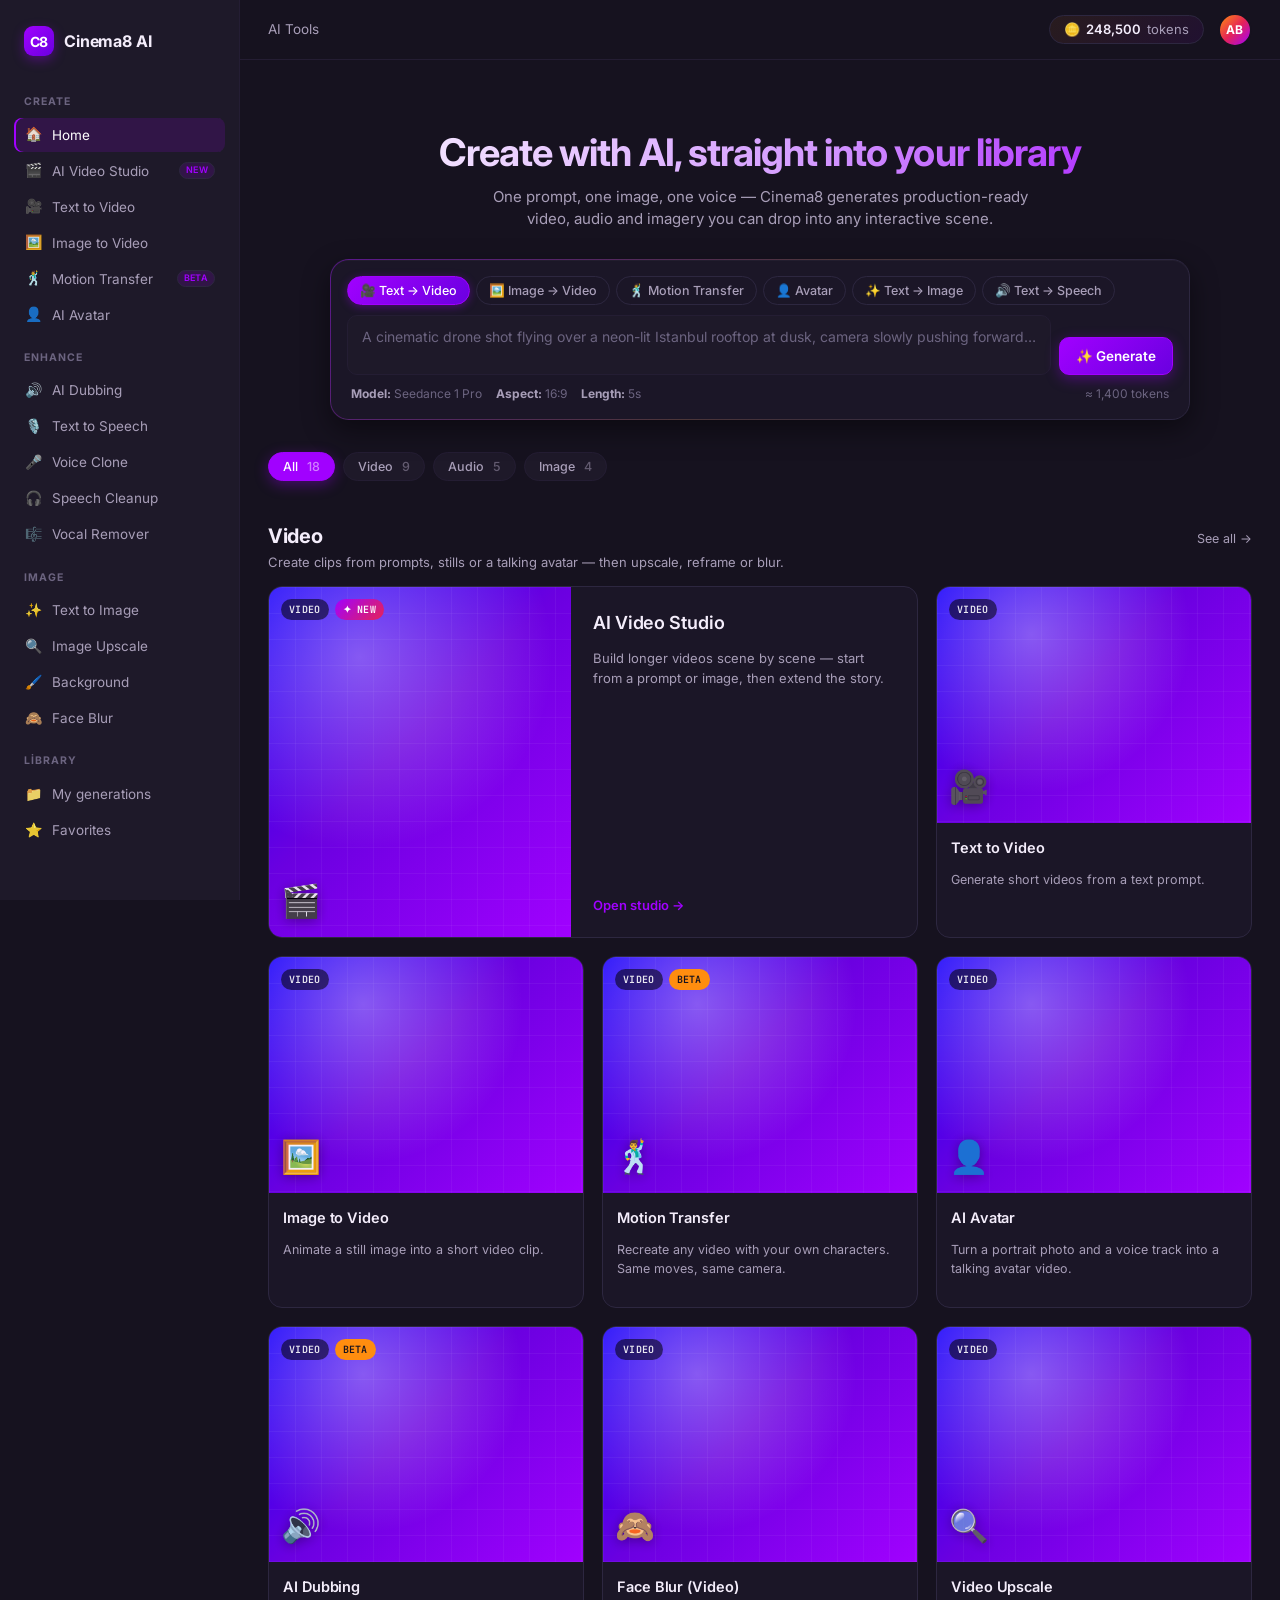
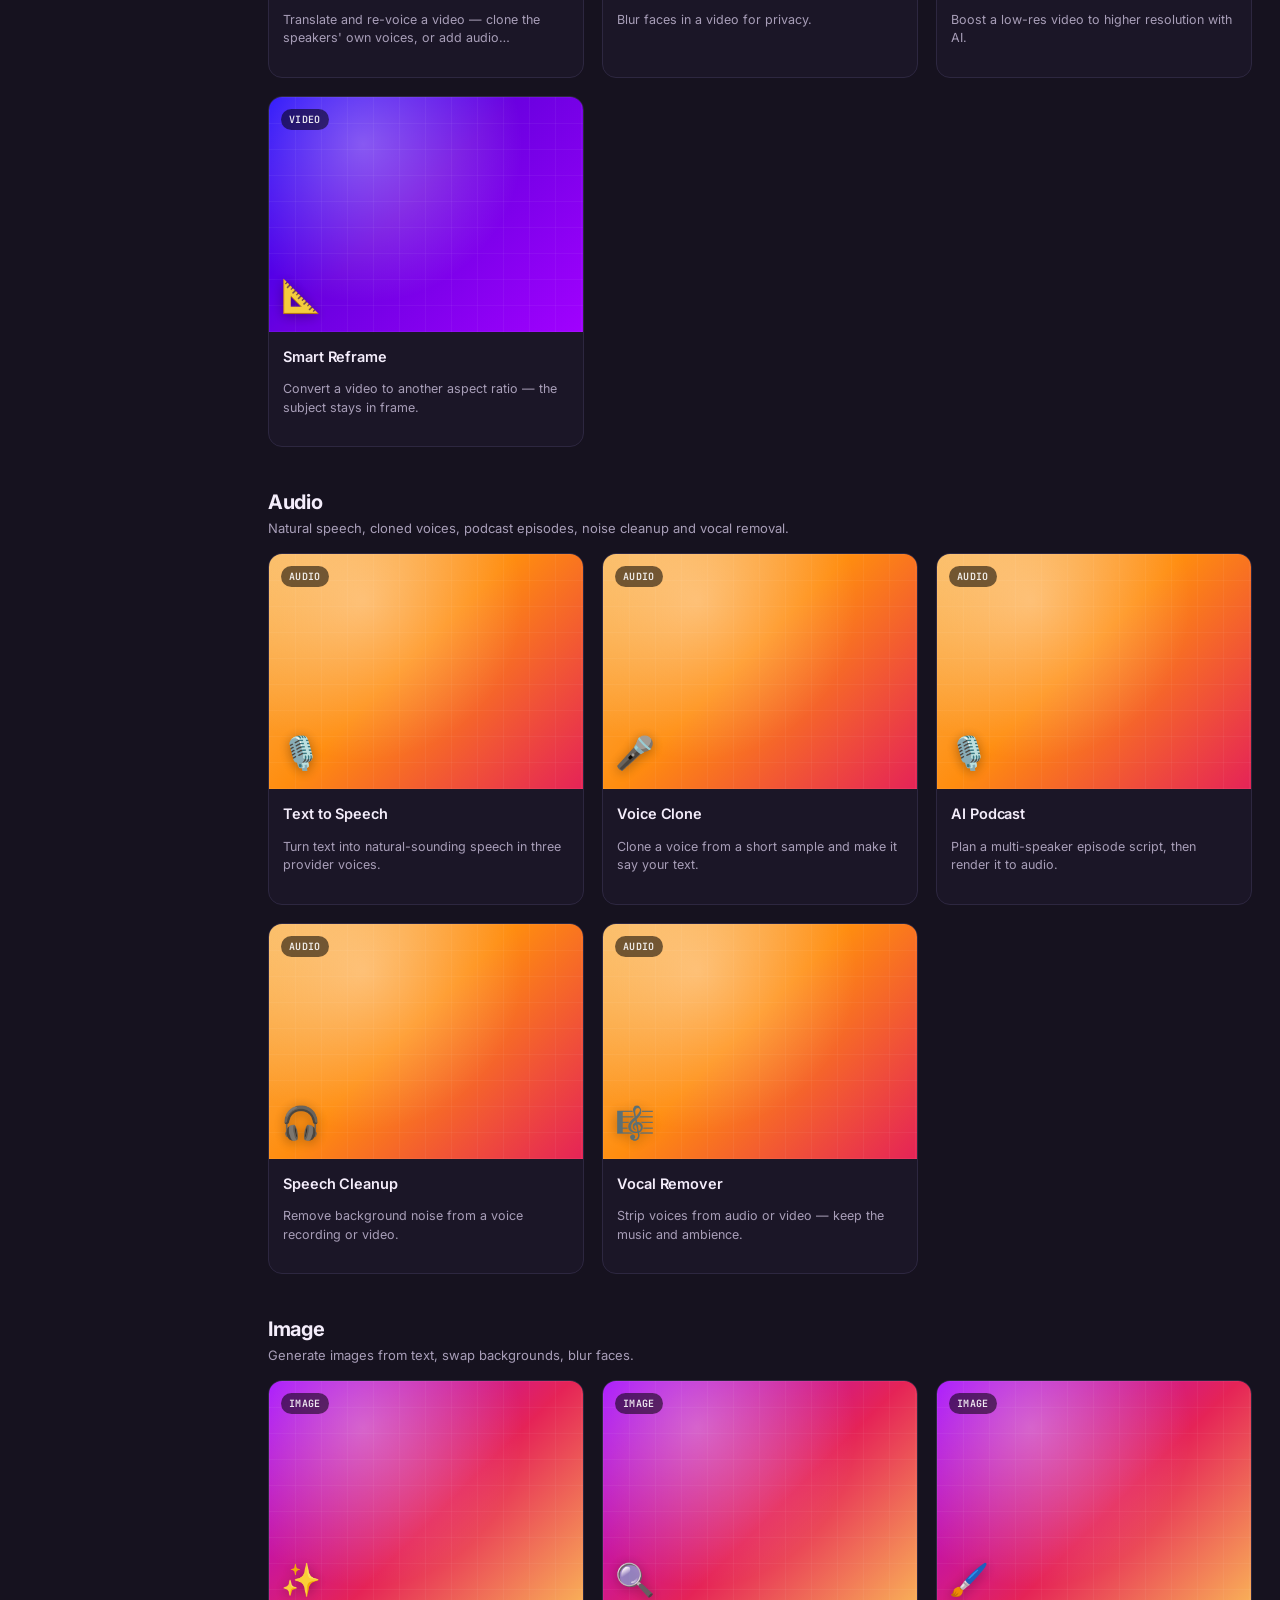
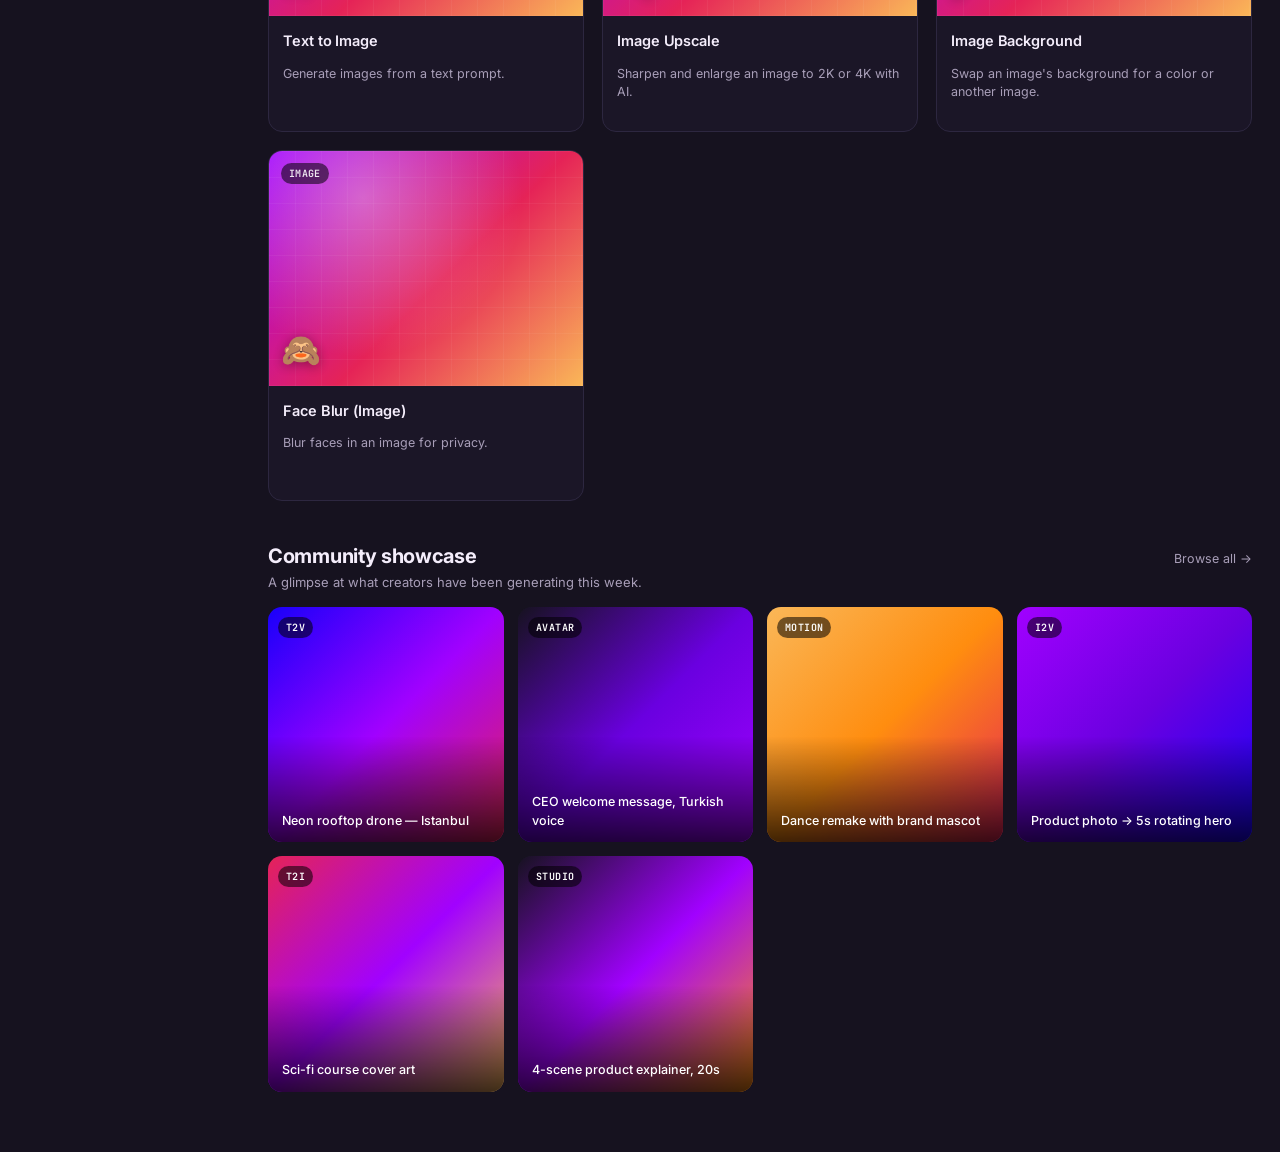
==== index.html @ 7dcc4bc2 "style: align palette with cinema8.com + layout polish - Palette: swap neutral blacks for purple-tint" ====
<!DOCTYPE html>
<html lang="tr">
<head>
  <meta charset="UTF-8" />
  <meta name="viewport" content="width=device-width, initial-scale=1.0" />
  <title>Cinema8 AI · Create with AI</title>
  <link rel="preconnect" href="https://fonts.googleapis.com">
  <link rel="preconnect" href="https://fonts.gstatic.com" crossorigin>
  <link href="https://fonts.googleapis.com/css2?family=Inter:wght@400;500;600;700&family=JetBrains+Mono:wght@500;600&display=swap" rel="stylesheet">
  <link rel="stylesheet" href="assets/style.css" />
</head>
<body>
  <div class="app">
    <!-- ======= Sidebar ======= -->
    <aside class="sidebar">
      <div class="brand">
        <div class="brand-mark">C8</div>
        <span>Cinema8 AI</span>
      </div>

      <div class="nav-section">
        <div class="nav-label">Create</div>
        <a href="index.html" class="nav-item active">
          <span class="icon">🏠</span> Home
        </a>
        <a href="pages/video-studio.html" class="nav-item">
          <span class="icon">🎬</span> AI Video Studio
          <span class="pill">NEW</span>
        </a>
        <a href="pages/text-to-video.html" class="nav-item">
          <span class="icon">🎥</span> Text to Video
        </a>
        <a href="pages/image-to-video.html" class="nav-item">
          <span class="icon">🖼️</span> Image to Video
        </a>
        <a href="pages/motion-transfer.html" class="nav-item">
          <span class="icon">🕺</span> Motion Transfer
          <span class="pill">BETA</span>
        </a>
        <a href="pages/avatar.html" class="nav-item">
          <span class="icon">👤</span> AI Avatar
        </a>
      </div>

      <div class="nav-section">
        <div class="nav-label">Enhance</div>
        <div class="nav-item"><span class="icon">🔊</span> AI Dubbing</div>
        <div class="nav-item"><span class="icon">🎙️</span> Text to Speech</div>
        <div class="nav-item"><span class="icon">🎤</span> Voice Clone</div>
        <div class="nav-item"><span class="icon">🎧</span> Speech Cleanup</div>
        <div class="nav-item"><span class="icon">🎼</span> Vocal Remover</div>
      </div>

      <div class="nav-section">
        <div class="nav-label">Image</div>
        <div class="nav-item"><span class="icon">✨</span> Text to Image</div>
        <div class="nav-item"><span class="icon">🔍</span> Image Upscale</div>
        <div class="nav-item"><span class="icon">🖌️</span> Background</div>
        <div class="nav-item"><span class="icon">🙈</span> Face Blur</div>
      </div>

      <div class="nav-section">
        <div class="nav-label">Library</div>
        <div class="nav-item"><span class="icon">📁</span> My generations</div>
        <div class="nav-item"><span class="icon">⭐</span> Favorites</div>
      </div>
    </aside>

    <!-- ======= Main ======= -->
    <div class="main">
      <header class="topbar">
        <div class="breadcrumb">
          <span>AI Tools</span>
        </div>
        <div class="top-actions">
          <div class="credits">
            <span>🪙</span> <strong>248,500</strong> tokens
          </div>
          <div class="avatar-chip">AB</div>
        </div>
      </header>

      <main class="content">
        <!-- ======= Hero composer ======= -->
        <section class="hero">
          <h1>Create with AI, straight into your library</h1>
          <p>One prompt, one image, one voice — Cinema8 generates production-ready video, audio and imagery you can drop into any interactive scene.</p>

          <div class="composer">
            <div class="mode-pills" id="modePills">
              <button class="pill active" data-mode="text-to-video">🎥 Text → Video</button>
              <button class="pill" data-mode="image-to-video">🖼️ Image → Video</button>
              <button class="pill" data-mode="motion-transfer">🕺 Motion Transfer</button>
              <button class="pill" data-mode="avatar">👤 Avatar</button>
              <button class="pill" data-mode="text-to-image">✨ Text → Image</button>
              <button class="pill" data-mode="text-to-speech">🔊 Text → Speech</button>
            </div>

            <div class="prompt-row">
              <textarea
                class="prompt-input"
                id="heroPrompt"
                placeholder="A cinematic drone shot flying over a neon-lit Istanbul rooftop at dusk, camera slowly pushing forward…"
              ></textarea>
              <button class="btn btn-primary" id="heroGenerate">
                ✨ Generate
              </button>
            </div>

            <div class="composer-foot">
              <div class="opts">
                <span><strong>Model:</strong> Seedance 1 Pro</span>
                <span><strong>Aspect:</strong> 16:9</span>
                <span><strong>Length:</strong> 5s</span>
              </div>
              <span>≈ 1,400 tokens</span>
            </div>
          </div>
        </section>

        <!-- ======= Category chips ======= -->
        <div class="chips" id="catChips">
          <button class="chip active" data-cat="all">All <span class="count">18</span></button>
          <button class="chip" data-cat="Video">Video <span class="count">9</span></button>
          <button class="chip" data-cat="Audio">Audio <span class="count">5</span></button>
          <button class="chip" data-cat="Image">Image <span class="count">4</span></button>
        </div>

        <!-- ======= Video shelf ======= -->
        <section class="section" data-shelf="Video">
          <div class="section-head">
            <div>
              <div class="section-title">Video</div>
              <p class="section-sub">Create clips from prompts, stills or a talking avatar — then upscale, reframe or blur.</p>
            </div>
            <a class="section-link" href="#">See all →</a>
          </div>
          <div class="grid">
            <!-- Featured: Video Studio -->
            <a href="pages/video-studio.html" class="tool-card featured">
              <div class="tool-art">
                <div class="gradient gr-video"></div>
                <div class="pattern"></div>
                <div class="glow"></div>
                <div class="badges">
                  <span class="badge">VIDEO</span>
                  <span class="badge new">✦ NEW</span>
                </div>
                <div class="tool-icon">🎬</div>
              </div>
              <div class="tool-meta">
                <div>
                  <div class="tool-title">AI Video Studio</div>
                  <p class="tool-desc">Build longer videos scene by scene — start from a prompt or image, then extend the story.</p>
                </div>
                <span class="cta">Open studio →</span>
              </div>
            </a>

            <a href="pages/text-to-video.html" class="tool-card">
              <div class="tool-art">
                <div class="gradient gr-video"></div><div class="pattern"></div><div class="glow"></div>
                <div class="badges"><span class="badge">VIDEO</span></div>
                <div class="tool-icon">🎥</div>
              </div>
              <div class="tool-meta">
                <div class="tool-title">Text to Video</div>
                <p class="tool-desc">Generate short videos from a text prompt.</p>
              </div>
            </a>

            <a href="pages/image-to-video.html" class="tool-card">
              <div class="tool-art">
                <div class="gradient gr-video"></div><div class="pattern"></div><div class="glow"></div>
                <div class="badges"><span class="badge">VIDEO</span></div>
                <div class="tool-icon">🖼️</div>
              </div>
              <div class="tool-meta">
                <div class="tool-title">Image to Video</div>
                <p class="tool-desc">Animate a still image into a short video clip.</p>
              </div>
            </a>

            <a href="pages/motion-transfer.html" class="tool-card">
              <div class="tool-art">
                <div class="gradient gr-video"></div><div class="pattern"></div><div class="glow"></div>
                <div class="badges"><span class="badge">VIDEO</span><span class="badge beta">BETA</span></div>
                <div class="tool-icon">🕺</div>
              </div>
              <div class="tool-meta">
                <div class="tool-title">Motion Transfer</div>
                <p class="tool-desc">Recreate any video with your own characters. Same moves, same camera.</p>
              </div>
            </a>

            <a href="pages/avatar.html" class="tool-card">
              <div class="tool-art">
                <div class="gradient gr-video"></div><div class="pattern"></div><div class="glow"></div>
                <div class="badges"><span class="badge">VIDEO</span></div>
                <div class="tool-icon">👤</div>
              </div>
              <div class="tool-meta">
                <div class="tool-title">AI Avatar</div>
                <p class="tool-desc">Turn a portrait photo and a voice track into a talking avatar video.</p>
              </div>
            </a>

            <div class="tool-card">
              <div class="tool-art">
                <div class="gradient gr-video"></div><div class="pattern"></div><div class="glow"></div>
                <div class="badges"><span class="badge">VIDEO</span><span class="badge beta">BETA</span></div>
                <div class="tool-icon">🔊</div>
              </div>
              <div class="tool-meta">
                <div class="tool-title">AI Dubbing</div>
                <p class="tool-desc">Translate and re-voice a video — clone the speakers' own voices, or add audio descriptions.</p>
              </div>
            </div>

            <div class="tool-card">
              <div class="tool-art">
                <div class="gradient gr-video"></div><div class="pattern"></div><div class="glow"></div>
                <div class="badges"><span class="badge">VIDEO</span></div>
                <div class="tool-icon">🙈</div>
              </div>
              <div class="tool-meta">
                <div class="tool-title">Face Blur (Video)</div>
                <p class="tool-desc">Blur faces in a video for privacy.</p>
              </div>
            </div>

            <div class="tool-card">
              <div class="tool-art">
                <div class="gradient gr-video"></div><div class="pattern"></div><div class="glow"></div>
                <div class="badges"><span class="badge">VIDEO</span></div>
                <div class="tool-icon">🔍</div>
              </div>
              <div class="tool-meta">
                <div class="tool-title">Video Upscale</div>
                <p class="tool-desc">Boost a low-res video to higher resolution with AI.</p>
              </div>
            </div>

            <div class="tool-card">
              <div class="tool-art">
                <div class="gradient gr-video"></div><div class="pattern"></div><div class="glow"></div>
                <div class="badges"><span class="badge">VIDEO</span></div>
                <div class="tool-icon">📐</div>
              </div>
              <div class="tool-meta">
                <div class="tool-title">Smart Reframe</div>
                <p class="tool-desc">Convert a video to another aspect ratio — the subject stays in frame.</p>
              </div>
            </div>
          </div>
        </section>

        <!-- ======= Audio shelf ======= -->
        <section class="section" data-shelf="Audio">
          <div class="section-head">
            <div>
              <div class="section-title">Audio</div>
              <p class="section-sub">Natural speech, cloned voices, podcast episodes, noise cleanup and vocal removal.</p>
            </div>
          </div>
          <div class="grid">
            <div class="tool-card">
              <div class="tool-art">
                <div class="gradient gr-audio"></div><div class="pattern"></div><div class="glow"></div>
                <div class="badges"><span class="badge">AUDIO</span></div>
                <div class="tool-icon">🎙️</div>
              </div>
              <div class="tool-meta">
                <div class="tool-title">Text to Speech</div>
                <p class="tool-desc">Turn text into natural-sounding speech in three provider voices.</p>
              </div>
            </div>

            <div class="tool-card">
              <div class="tool-art">
                <div class="gradient gr-audio"></div><div class="pattern"></div><div class="glow"></div>
                <div class="badges"><span class="badge">AUDIO</span></div>
                <div class="tool-icon">🎤</div>
              </div>
              <div class="tool-meta">
                <div class="tool-title">Voice Clone</div>
                <p class="tool-desc">Clone a voice from a short sample and make it say your text.</p>
              </div>
            </div>

            <div class="tool-card">
              <div class="tool-art">
                <div class="gradient gr-audio"></div><div class="pattern"></div><div class="glow"></div>
                <div class="badges"><span class="badge">AUDIO</span></div>
                <div class="tool-icon">🎙️</div>
              </div>
              <div class="tool-meta">
                <div class="tool-title">AI Podcast</div>
                <p class="tool-desc">Plan a multi-speaker episode script, then render it to audio.</p>
              </div>
            </div>

            <div class="tool-card">
              <div class="tool-art">
                <div class="gradient gr-audio"></div><div class="pattern"></div><div class="glow"></div>
                <div class="badges"><span class="badge">AUDIO</span></div>
                <div class="tool-icon">🎧</div>
              </div>
              <div class="tool-meta">
                <div class="tool-title">Speech Cleanup</div>
                <p class="tool-desc">Remove background noise from a voice recording or video.</p>
              </div>
            </div>

            <div class="tool-card">
              <div class="tool-art">
                <div class="gradient gr-audio"></div><div class="pattern"></div><div class="glow"></div>
                <div class="badges"><span class="badge">AUDIO</span></div>
                <div class="tool-icon">🎼</div>
              </div>
              <div class="tool-meta">
                <div class="tool-title">Vocal Remover</div>
                <p class="tool-desc">Strip voices from audio or video — keep the music and ambience.</p>
              </div>
            </div>
          </div>
        </section>

        <!-- ======= Image shelf ======= -->
        <section class="section" data-shelf="Image">
          <div class="section-head">
            <div>
              <div class="section-title">Image</div>
              <p class="section-sub">Generate images from text, swap backgrounds, blur faces.</p>
            </div>
          </div>
          <div class="grid">
            <div class="tool-card">
              <div class="tool-art">
                <div class="gradient gr-image"></div><div class="pattern"></div><div class="glow"></div>
                <div class="badges"><span class="badge">IMAGE</span></div>
                <div class="tool-icon">✨</div>
              </div>
              <div class="tool-meta">
                <div class="tool-title">Text to Image</div>
                <p class="tool-desc">Generate images from a text prompt.</p>
              </div>
            </div>

            <div class="tool-card">
              <div class="tool-art">
                <div class="gradient gr-image"></div><div class="pattern"></div><div class="glow"></div>
                <div class="badges"><span class="badge">IMAGE</span></div>
                <div class="tool-icon">🔍</div>
              </div>
              <div class="tool-meta">
                <div class="tool-title">Image Upscale</div>
                <p class="tool-desc">Sharpen and enlarge an image to 2K or 4K with AI.</p>
              </div>
            </div>

            <div class="tool-card">
              <div class="tool-art">
                <div class="gradient gr-image"></div><div class="pattern"></div><div class="glow"></div>
                <div class="badges"><span class="badge">IMAGE</span></div>
                <div class="tool-icon">🖌️</div>
              </div>
              <div class="tool-meta">
                <div class="tool-title">Image Background</div>
                <p class="tool-desc">Swap an image's background for a color or another image.</p>
              </div>
            </div>

            <div class="tool-card">
              <div class="tool-art">
                <div class="gradient gr-image"></div><div class="pattern"></div><div class="glow"></div>
                <div class="badges"><span class="badge">IMAGE</span></div>
                <div class="tool-icon">🙈</div>
              </div>
              <div class="tool-meta">
                <div class="tool-title">Face Blur (Image)</div>
                <p class="tool-desc">Blur faces in an image for privacy.</p>
              </div>
            </div>
          </div>
        </section>

        <!-- ======= Showcase ======= -->
        <section class="section">
          <div class="section-head">
            <div>
              <div class="section-title">Community showcase</div>
              <p class="section-sub">A glimpse at what creators have been generating this week.</p>
            </div>
            <a class="section-link" href="#">Browse all →</a>
          </div>
          <div class="showcase">
            <div class="showcase-card">
              <div class="art" style="background: linear-gradient(135deg, #1900FA, #A101FF, #E52357);"></div>
              <span class="tag">T2V</span>
              <div class="overlay"><div class="caption">Neon rooftop drone — Istanbul</div></div>
            </div>
            <div class="showcase-card">
              <div class="art" style="background: linear-gradient(135deg, #16121f, #6a00e0, #A101FF);"></div>
              <span class="tag">AVATAR</span>
              <div class="overlay"><div class="caption">CEO welcome message, Turkish voice</div></div>
            </div>
            <div class="showcase-card">
              <div class="art" style="background: linear-gradient(135deg, #FAB758, #FF8D0F, #E52357);"></div>
              <span class="tag">MOTION</span>
              <div class="overlay"><div class="caption">Dance remake with brand mascot</div></div>
            </div>
            <div class="showcase-card">
              <div class="art" style="background: linear-gradient(135deg, #A101FF, #6a00e0, #1900FA);"></div>
              <span class="tag">I2V</span>
              <div class="overlay"><div class="caption">Product photo → 5s rotating hero</div></div>
            </div>
            <div class="showcase-card">
              <div class="art" style="background: linear-gradient(135deg, #E52357, #A101FF, #FAB758);"></div>
              <span class="tag">T2I</span>
              <div class="overlay"><div class="caption">Sci-fi course cover art</div></div>
            </div>
            <div class="showcase-card">
              <div class="art" style="background: linear-gradient(135deg, #16121f, #A101FF, #FF8D0F);"></div>
              <span class="tag">STUDIO</span>
              <div class="overlay"><div class="caption">4-scene product explainer, 20s</div></div>
            </div>
          </div>
        </section>
      </main>
    </div>
  </div>

  <script src="assets/app.js"></script>
</body>
</html>
---- assets/style.css ----
/* Cinema8 AI demo — Dreamina-inspired dark shell with #A101FF brand accent. */

:root {
  /* Cinema8 brand (from cinema8.com) */
  --brand: #A101FF;
  --brand-hover: #8f00e3;
  --brand-deep: #6a00e0;
  --brand-soft: rgba(161, 1, 255, 0.14);
  --brand-glow: rgba(161, 1, 255, 0.35);

  /* Accents sampled from cinema8.com */
  --accent-orange: #FF8D0F;
  --accent-pink: #E52357;
  --accent-yellow: #FAB758;
  --accent-lime: #E4FF78;

  /* Dark surfaces — c8 uses purple-tinted blacks, not neutral */
  --bg: #16121f;
  --bg-elev: #1e1929;
  --bg-elev-2: #241d33;
  --panel: #1b1627;
  --border: #2d2740;
  --border-soft: #241d33;

  --text: #f4edfb;
  --text-dim: #a89eb8;
  --text-faint: #6c6480;

  --radius: 14px;
  --radius-sm: 10px;
  --radius-xs: 8px;

  --shadow-card: 0 10px 28px rgba(0, 0, 0, 0.45);
  --shadow-hover: 0 18px 50px rgba(161, 1, 255, 0.28);

  --sidebar-w: 240px;
  --header-h: 60px;
}

* { box-sizing: border-box; }

html, body {
  margin: 0;
  background: var(--bg);
  color: var(--text);
  font-family: 'Inter', system-ui, -apple-system, 'Segoe UI', sans-serif;
  font-size: 14px;
  line-height: 1.5;
  -webkit-font-smoothing: antialiased;
}

a { color: inherit; text-decoration: none; }
button { font-family: inherit; }

/* ---------- Layout ---------- */

.app {
  display: grid;
  grid-template-columns: var(--sidebar-w) 1fr;
  min-height: 100vh;
}

.sidebar {
  background: var(--bg-elev);
  border-right: 1px solid var(--border-soft);
  padding: 20px 14px;
  position: sticky;
  top: 0;
  height: 100vh;
  overflow-y: auto;
}

.main {
  display: flex;
  flex-direction: column;
  min-width: 0;
}

.topbar {
  height: var(--header-h);
  display: flex;
  align-items: center;
  justify-content: space-between;
  padding: 0 28px;
  border-bottom: 1px solid var(--border-soft);
  background: var(--bg);
  position: sticky;
  top: 0;
  z-index: 10;
}

.content {
  padding: 28px 28px 60px;
  flex: 1;
  max-width: 1400px;
  width: 100%;
}

/* ---------- Sidebar ---------- */

.brand {
  display: flex;
  align-items: center;
  gap: 10px;
  padding: 6px 10px 20px;
  font-weight: 700;
  font-size: 16px;
  letter-spacing: -0.01em;
}

.brand-mark {
  width: 30px; height: 30px; border-radius: 9px;
  background: linear-gradient(135deg, var(--brand) 0%, var(--brand-deep) 100%);
  display: grid; place-items: center;
  font-size: 14px; font-weight: 700;
  color: white;
  box-shadow: 0 4px 12px var(--brand-glow);
  letter-spacing: -0.02em;
}

.nav-section {
  margin-top: 18px;
}

.nav-label {
  text-transform: uppercase;
  font-size: 10.5px;
  letter-spacing: 0.1em;
  color: var(--text-faint);
  padding: 0 10px;
  margin-bottom: 8px;
  font-weight: 700;
}

.nav-item {
  display: flex;
  align-items: center;
  gap: 10px;
  padding: 8px 10px;
  border-radius: var(--radius-xs);
  color: var(--text-dim);
  font-size: 13.5px;
  cursor: pointer;
  transition: background 0.12s, color 0.12s;
  margin-bottom: 2px;
  line-height: 1.2;
}

.nav-item:hover { background: var(--bg-elev-2); color: var(--text); }
.nav-item.active {
  background: var(--brand-soft);
  color: white;
  box-shadow: inset 2px 0 0 var(--brand);
}
.nav-item .icon {
  width: 18px; height: 18px;
  display: inline-flex; align-items: center; justify-content: center;
  font-size: 14px;
  flex-shrink: 0;
  opacity: 0.9;
}
.nav-item .pill {
  margin-left: auto;
  font-size: 9px;
  font-weight: 600;
  color: var(--brand);
  background: var(--brand-soft);
  padding: 2px 6px;
  border-radius: 999px;
  letter-spacing: 0.04em;
}

/* ---------- Topbar ---------- */

.top-actions { display: flex; align-items: center; gap: 14px; }

.credits {
  display: inline-flex;
  align-items: center;
  gap: 6px;
  font-size: 13px;
  color: var(--text-dim);
  padding: 7px 14px;
  background: linear-gradient(135deg, rgba(255,141,15,0.08), rgba(161,1,255,0.08));
  border: 1px solid var(--border);
  border-radius: 999px;
  line-height: 1;
}

.credits strong { color: var(--text); font-weight: 600; }

.avatar-chip {
  width: 34px; height: 34px; border-radius: 50%;
  background: linear-gradient(135deg, var(--accent-orange), var(--accent-pink), var(--brand));
  display: grid; place-items: center;
  font-weight: 700; color: white; font-size: 12px;
  letter-spacing: 0.02em;
  border: 2px solid var(--bg);
}

.breadcrumb {
  display: flex; align-items: center; gap: 8px;
  color: var(--text-dim); font-size: 13.5px;
}
.breadcrumb a:hover { color: var(--text); }
.breadcrumb .sep { color: var(--text-faint); }

/* ---------- Hero composer (home) ---------- */

.hero {
  text-align: center;
  padding: 44px 0 32px;
  position: relative;
}
.hero::before {
  content: '';
  position: absolute;
  top: -40px; left: 50%; transform: translateX(-50%);
  width: 640px; height: 320px;
  background: radial-gradient(ellipse at center, rgba(161, 1, 255, 0.18), transparent 60%);
  pointer-events: none;
  z-index: -1;
}

.hero h1 {
  font-size: 38px;
  font-weight: 700;
  letter-spacing: -0.025em;
  line-height: 1.1;
  margin: 0 0 12px;
  /* Fallback solid colour first, in case a browser drops background-clip */
  color: var(--text);
  background: linear-gradient(90deg, #fff 0%, #d49bff 55%, #A101FF 100%);
  -webkit-background-clip: text;
  background-clip: text;
  -webkit-text-fill-color: transparent;
}

.hero p {
  color: var(--text-dim);
  max-width: 560px;
  margin: 0 auto;
  font-size: 15px;
}

.composer {
  max-width: 860px;
  margin: 28px auto 0;
  background: var(--panel);
  border: 1px solid var(--border);
  border-radius: 18px;
  padding: 16px;
  box-shadow: var(--shadow-card), inset 0 1px 0 rgba(255, 255, 255, 0.03);
  position: relative;
}
.composer::before {
  content: '';
  position: absolute;
  inset: -1px;
  border-radius: 19px;
  padding: 1px;
  background: linear-gradient(135deg, rgba(161, 1, 255, 0.4), rgba(255, 141, 15, 0.15) 50%, transparent 80%);
  -webkit-mask: linear-gradient(#fff 0 0) content-box, linear-gradient(#fff 0 0);
  -webkit-mask-composite: xor;
          mask-composite: exclude;
  pointer-events: none;
}

.mode-pills {
  display: flex;
  gap: 6px;
  margin-bottom: 10px;
  flex-wrap: wrap;
}

.pill {
  display: inline-flex; align-items: center; gap: 6px;
  padding: 6px 12px;
  background: transparent;
  color: var(--text-dim);
  border: 1px solid var(--border);
  border-radius: 999px;
  font-size: 12.5px;
  font-weight: 500;
  cursor: pointer;
  transition: all 0.15s;
}

.pill:hover { color: var(--text); border-color: #38384d; }
.pill.active {
  background: linear-gradient(135deg, var(--brand), var(--brand-deep));
  color: white;
  border-color: var(--brand);
  box-shadow: 0 2px 8px var(--brand-glow);
}

.prompt-row {
  display: flex;
  gap: 8px;
  align-items: flex-end;
}

.prompt-input {
  flex: 1;
  background: var(--bg-elev);
  border: 1px solid var(--border-soft);
  border-radius: 10px;
  padding: 12px 14px;
  color: var(--text);
  font-size: 14px;
  font-family: inherit;
  resize: none;
  min-height: 56px;
  max-height: 160px;
  outline: none;
  transition: border-color 0.12s;
}
.prompt-input:focus { border-color: var(--brand); }
.prompt-input::placeholder { color: var(--text-faint); }

.btn {
  display: inline-flex; align-items: center; gap: 6px;
  padding: 10px 16px;
  border-radius: 10px;
  font-size: 13.5px;
  font-weight: 600;
  cursor: pointer;
  border: 1px solid transparent;
  transition: all 0.15s;
  white-space: nowrap;
}

.btn-primary {
  background: linear-gradient(135deg, var(--brand), var(--brand-deep));
  color: white;
  border-color: var(--brand);
  box-shadow: 0 4px 14px var(--brand-glow);
}
.btn-primary:hover {
  background: linear-gradient(135deg, var(--brand-hover), #4f00a8);
  border-color: var(--brand-hover);
}
.btn-primary:disabled { opacity: 0.55; cursor: not-allowed; }

.btn-ghost {
  background: transparent;
  color: var(--text-dim);
  border-color: var(--border);
}
.btn-ghost:hover { color: var(--text); border-color: #38384d; }

.composer-foot {
  display: flex;
  justify-content: space-between;
  align-items: center;
  margin-top: 10px;
  padding: 0 4px;
  font-size: 12px;
  color: var(--text-faint);
}

.composer-foot .opts { display: flex; gap: 14px; }
.composer-foot .opts span strong { color: var(--text-dim); }

/* ---------- Section headers ---------- */

.section {
  margin-top: 40px;
}

.section-head {
  display: flex;
  align-items: baseline;
  justify-content: space-between;
  margin-bottom: 14px;
}

.section-title {
  font-size: 20px;
  font-weight: 700;
  letter-spacing: -0.015em;
}

.section-sub {
  color: var(--text-dim);
  font-size: 13px;
  margin: 2px 0 0;
}

.section-link {
  color: var(--text-dim);
  font-size: 12.5px;
}
.section-link:hover { color: var(--text); }

.chips {
  display: flex; gap: 8px; margin-bottom: 18px; flex-wrap: wrap;
}

.chip {
  padding: 6px 14px;
  background: var(--bg-elev);
  border: 1px solid var(--border-soft);
  border-radius: 999px;
  color: var(--text-dim);
  font-size: 12.5px;
  font-weight: 500;
  cursor: pointer;
  transition: all 0.12s;
}
.chip:hover { color: var(--text); border-color: var(--border); }
.chip.active {
  background: var(--brand);
  color: white;
  border-color: var(--brand);
  box-shadow: 0 4px 14px var(--brand-glow);
}
.chip .count { opacity: 0.5; margin-left: 6px; }

/* ---------- Tool grid ---------- */

.grid {
  display: grid;
  gap: 18px;
  grid-template-columns: repeat(auto-fill, minmax(240px, 1fr));
  grid-auto-rows: 1fr;
}

.tool-card {
  background: var(--panel);
  border: 1px solid var(--border);
  border-radius: var(--radius);
  overflow: hidden;
  cursor: pointer;
  transition: transform 0.2s, border-color 0.2s, box-shadow 0.2s;
  display: flex;
  flex-direction: column;
  min-height: 260px;
}

.tool-card:hover {
  transform: translateY(-3px);
  border-color: var(--brand);
  box-shadow: var(--shadow-hover);
}

.tool-art {
  aspect-ratio: 4 / 3;
  position: relative;
  overflow: hidden;
  background: #22223a;
}

.tool-art .gradient {
  position: absolute; inset: 0;
}
.tool-art .pattern {
  position: absolute; inset: 0;
  background-image: linear-gradient(to right, rgba(255,255,255,0.08) 1px, transparent 1px),
                    linear-gradient(to bottom, rgba(255,255,255,0.08) 1px, transparent 1px);
  background-size: 26px 26px;
  opacity: 0.6;
}
.tool-art .glow {
  position: absolute; inset: 0;
  background: radial-gradient(circle at 30% 20%, rgba(255,255,255,0.35), transparent 55%);
}
.tool-art .tool-icon {
  position: absolute; bottom: 12px; left: 12px;
  font-size: 32px; opacity: 0.95;
  filter: drop-shadow(0 2px 6px rgba(0,0,0,0.35));
}

.badges {
  position: absolute; top: 12px; left: 12px;
  display: inline-flex; gap: 6px;
}

.badge {
  display: inline-flex; align-items: center;
  padding: 3px 8px;
  border-radius: 999px;
  font-size: 10px; font-weight: 600;
  background: rgba(0, 0, 0, 0.55);
  color: rgba(255, 255, 255, 0.9);
  backdrop-filter: blur(4px);
  letter-spacing: 0.03em;
  font-family: 'JetBrains Mono', ui-monospace, monospace;
  text-transform: uppercase;
}
.badge.new { background: linear-gradient(135deg, var(--brand), var(--accent-pink)); color: white; }
.badge.beta { background: var(--accent-orange); color: #16121f; }

.tool-meta {
  padding: 14px 14px 16px;
  flex: 1;
}
.tool-title {
  font-size: 14.5px;
  font-weight: 600;
  margin-bottom: 4px;
  letter-spacing: -0.005em;
}
.tool-desc {
  font-size: 12.5px;
  color: var(--text-dim);
  display: -webkit-box;
  -webkit-line-clamp: 2;
  -webkit-box-orient: vertical;
  overflow: hidden;
  line-height: 1.5;
}

/* Featured card: spans 2 columns on wide grids, stacked below */
.tool-card.featured {
  flex-direction: row;
}
@media (min-width: 900px) {
  .tool-card.featured { grid-column: span 2; }
}
@media (max-width: 899px) {
  .tool-card.featured { flex-direction: column; }
}
.tool-card.featured .tool-art {
  flex: 1;
  aspect-ratio: auto;
  min-height: 220px;
}
.tool-card.featured .tool-meta {
  flex: 1;
  padding: 22px 22px 22px;
  display: flex;
  flex-direction: column;
  justify-content: space-between;
}
.tool-card.featured .tool-title { font-size: 18px; margin-bottom: 8px; }
.tool-card.featured .tool-desc { -webkit-line-clamp: 3; font-size: 13px; }
.tool-card.featured .cta {
  margin-top: 14px;
  display: inline-flex; align-items: center; gap: 6px;
  color: var(--brand);
  font-weight: 600;
  font-size: 13px;
  align-self: flex-start;
}

/* Gradient variants per category — built from cinema8.com accents */
.gr-video { background: linear-gradient(135deg, #1900FA 0%, #6a00e0 45%, #A101FF 100%); }
.gr-audio { background: linear-gradient(135deg, #FAB758 0%, #FF8D0F 45%, #E52357 100%); }
.gr-image { background: linear-gradient(135deg, #A101FF 0%, #E52357 55%, #FAB758 100%); }

/* ---------- Showcase strip (home) ---------- */

.showcase {
  display: grid;
  gap: 14px;
  grid-template-columns: repeat(auto-fill, minmax(220px, 1fr));
}

.showcase-card {
  aspect-ratio: 1 / 1;
  border-radius: var(--radius);
  overflow: hidden;
  position: relative;
  background: #1a1a28;
  cursor: pointer;
  transition: transform 0.18s;
}
.showcase-card:hover { transform: scale(1.015); }

.showcase-card .art {
  position: absolute; inset: 0;
}
.showcase-card .overlay {
  position: absolute; inset: 0;
  background: linear-gradient(to top, rgba(0,0,0,0.75) 0%, rgba(0,0,0,0) 45%);
  display: flex; align-items: flex-end;
  padding: 12px 14px;
}
.showcase-card .caption {
  font-size: 12.5px;
  color: white;
  font-weight: 500;
}
.showcase-card .tag {
  position: absolute; top: 10px; left: 10px;
  background: rgba(0,0,0,0.55);
  color: white;
  padding: 3px 8px;
  border-radius: 999px;
  font-size: 10px;
  font-weight: 600;
  letter-spacing: 0.04em;
  backdrop-filter: blur(4px);
  font-family: 'JetBrains Mono', ui-monospace, monospace;
}

/* ---------- Tool page layout ---------- */

.tool-page {
  display: grid;
  grid-template-columns: 1fr 1fr;
  gap: 24px;
  min-height: calc(100vh - var(--header-h) - 60px);
}

.panel {
  background: var(--panel);
  border: 1px solid var(--border);
  border-radius: var(--radius);
  padding: 22px;
}

.panel h2 {
  font-size: 17px;
  font-weight: 600;
  margin: 0 0 4px;
}
.panel .panel-sub {
  color: var(--text-dim);
  font-size: 13px;
  margin: 0 0 20px;
}

.field { margin-bottom: 18px; }
.field label {
  display: block;
  font-size: 12.5px;
  font-weight: 500;
  color: var(--text-dim);
  margin-bottom: 7px;
}
.field textarea,
.field input[type="text"],
.field input[type="number"] {
  width: 100%;
  background: var(--bg-elev);
  border: 1px solid var(--border-soft);
  border-radius: var(--radius-xs);
  color: var(--text);
  padding: 10px 12px;
  font-size: 13.5px;
  font-family: inherit;
  outline: none;
  resize: none;
}
.field textarea { min-height: 80px; }
.field textarea:focus,
.field input:focus { border-color: var(--brand); }

.field select {
  width: 100%;
  background: var(--bg-elev);
  border: 1px solid var(--border-soft);
  border-radius: var(--radius-xs);
  color: var(--text);
  padding: 10px 12px;
  font-size: 13.5px;
  font-family: inherit;
  outline: none;
}

.field-row { display: grid; grid-template-columns: 1fr 1fr; gap: 12px; }

.dropzone {
  border: 1.5px dashed var(--border);
  border-radius: var(--radius-xs);
  padding: 32px 16px;
  text-align: center;
  color: var(--text-dim);
  background: var(--bg-elev);
  cursor: pointer;
  transition: border-color 0.15s, background 0.15s;
}
.dropzone:hover { border-color: var(--brand); background: rgba(161, 1, 255, 0.05); }
.dropzone .dz-icon { font-size: 28px; margin-bottom: 8px; opacity: 0.6; }
.dropzone .dz-hint { font-size: 12px; color: var(--text-faint); margin-top: 6px; }

.dropzone.has-media { padding: 0; border-style: solid; overflow: hidden; }
.dropzone.has-media .thumb {
  width: 100%; height: 180px;
  background-size: cover; background-position: center;
}

.actions-row {
  display: flex; gap: 10px; align-items: center;
  margin-top: 24px;
}

.cost-chip {
  margin-left: auto;
  color: var(--text-dim);
  font-size: 12px;
  display: inline-flex; align-items: center; gap: 4px;
}
.cost-chip strong { color: var(--text); font-weight: 600; }

/* Output panel */
.output {
  display: flex;
  flex-direction: column;
  align-items: stretch;
}

.output-stage {
  flex: 1;
  min-height: 320px;
  background: var(--bg-elev);
  border-radius: var(--radius-xs);
  display: grid;
  place-items: center;
  overflow: hidden;
  position: relative;
}

.output-empty {
  text-align: center;
  color: var(--text-faint);
}
.output-empty .icon { font-size: 44px; opacity: 0.4; margin-bottom: 10px; }

.output-loading {
  display: none;
  text-align: center;
  color: var(--text-dim);
}
.output-loading .bar {
  width: 240px;
  height: 4px;
  background: var(--border);
  border-radius: 999px;
  margin: 14px auto 0;
  overflow: hidden;
  position: relative;
}
.output-loading .bar::after {
  content: '';
  position: absolute;
  inset: 0;
  background: linear-gradient(90deg, transparent, var(--brand), transparent);
  animation: slide 1.4s infinite;
}
@keyframes slide { from { transform: translateX(-100%); } to { transform: translateX(100%); } }

.output-result {
  display: none;
  position: absolute; inset: 0;
}
.output-result video, .output-result img {
  width: 100%; height: 100%; object-fit: cover; display: block;
}

.output-foot {
  display: flex; justify-content: space-between; align-items: center;
  margin-top: 14px;
  font-size: 12.5px;
  color: var(--text-dim);
}

.recipe-grid {
  display: grid;
  grid-template-columns: repeat(2, 1fr);
  gap: 10px;
  margin-top: 8px;
}

.recipe-card {
  background: var(--bg-elev);
  border: 1px solid var(--border-soft);
  border-radius: var(--radius-xs);
  padding: 10px;
  cursor: pointer;
  font-size: 12.5px;
  transition: border-color 0.12s;
}
.recipe-card:hover { border-color: var(--brand); }
.recipe-card .r-title { font-weight: 600; margin-bottom: 2px; }
.recipe-card .r-sub { color: var(--text-faint); font-size: 11.5px; }

/* Timeline (video studio) */
.timeline {
  background: var(--bg-elev);
  border-radius: var(--radius-xs);
  padding: 16px;
  margin-top: 16px;
}
.timeline-head {
  display: flex; justify-content: space-between; align-items: center;
  margin-bottom: 10px;
  font-size: 12.5px; color: var(--text-dim);
}
.timeline-track {
  display: flex; gap: 6px;
  align-items: center;
  overflow-x: auto;
  padding-bottom: 4px;
}
.scene-chip {
  flex-shrink: 0;
  width: 120px;
  aspect-ratio: 16 / 9;
  border-radius: 8px;
  background: linear-gradient(135deg, #3b63d4, #9b1aff);
  position: relative;
  cursor: pointer;
  border: 2px solid transparent;
}
.scene-chip.active { border-color: var(--brand); }
.scene-chip .idx {
  position: absolute; top: 6px; left: 8px;
  font-size: 11px; font-weight: 700;
  color: white;
  background: rgba(0,0,0,0.4);
  padding: 2px 6px; border-radius: 4px;
}
.scene-chip .dur {
  position: absolute; bottom: 6px; right: 8px;
  font-size: 10px; font-family: 'JetBrains Mono', monospace;
  color: rgba(255,255,255,0.85);
}
.scene-add {
  flex-shrink: 0;
  width: 40px; height: 68px;
  border-radius: 8px;
  border: 1.5px dashed var(--border);
  color: var(--text-faint);
  display: grid; place-items: center;
  cursor: pointer;
  font-size: 20px;
  background: transparent;
}
.scene-add:hover { border-color: var(--brand); color: var(--brand); }

/* ---------- Footer / utility ---------- */

.note {
  background: var(--brand-soft);
  border: 1px solid rgba(161, 1, 255, 0.35);
  color: #d9c0ff;
  padding: 10px 14px;
  border-radius: var(--radius-xs);
  font-size: 12.5px;
  margin-top: 14px;
}

/* Tool-detail responsive */
@media (max-width: 1100px) {
  .tool-page { grid-template-columns: 1fr; }
  .tool-card.featured { grid-column: span 2; flex-direction: column; }
  .tool-card.featured .tool-art { min-height: 160px; }
}
@media (max-width: 760px) {
  .app { grid-template-columns: 1fr; }
  .sidebar { position: relative; height: auto; }
  .grid { grid-template-columns: repeat(auto-fill, minmax(160px, 1fr)); }
  .hero h1 { font-size: 26px; }
  .tool-card.featured { grid-column: span 1; }
}
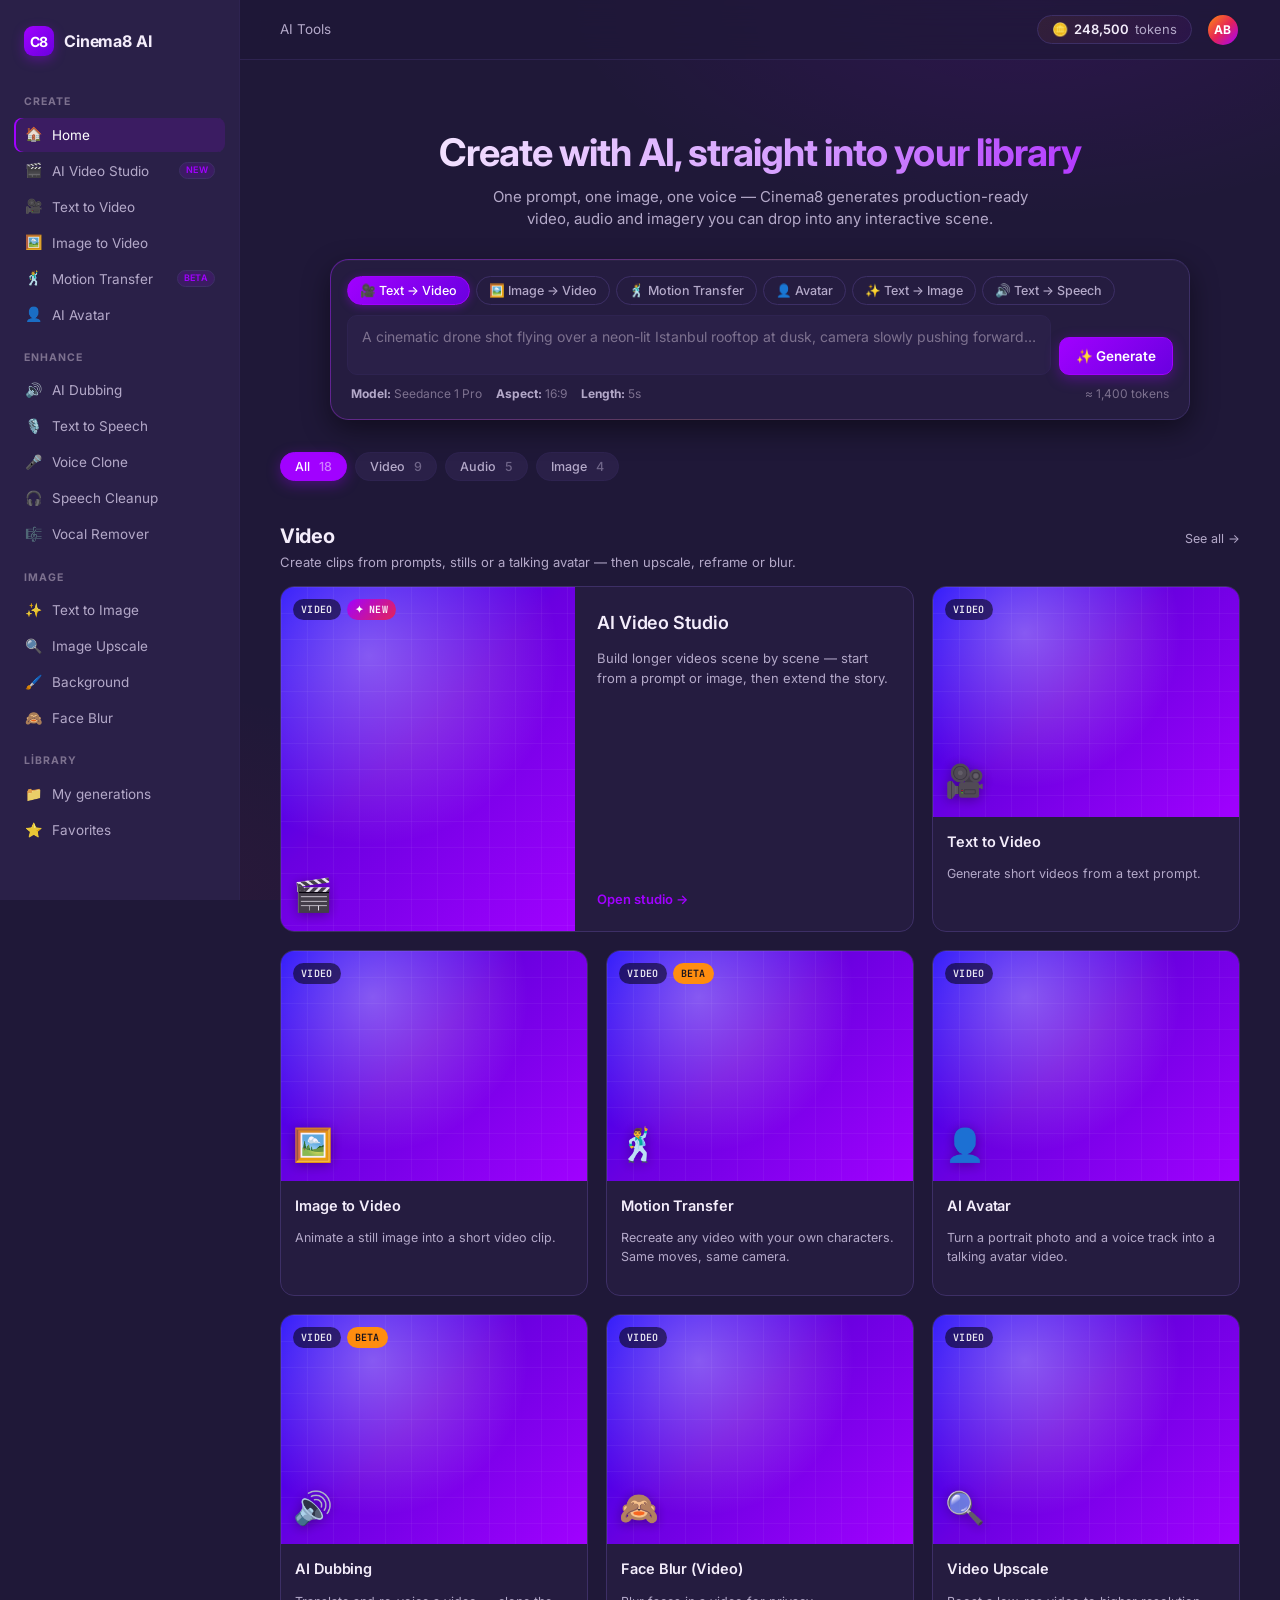
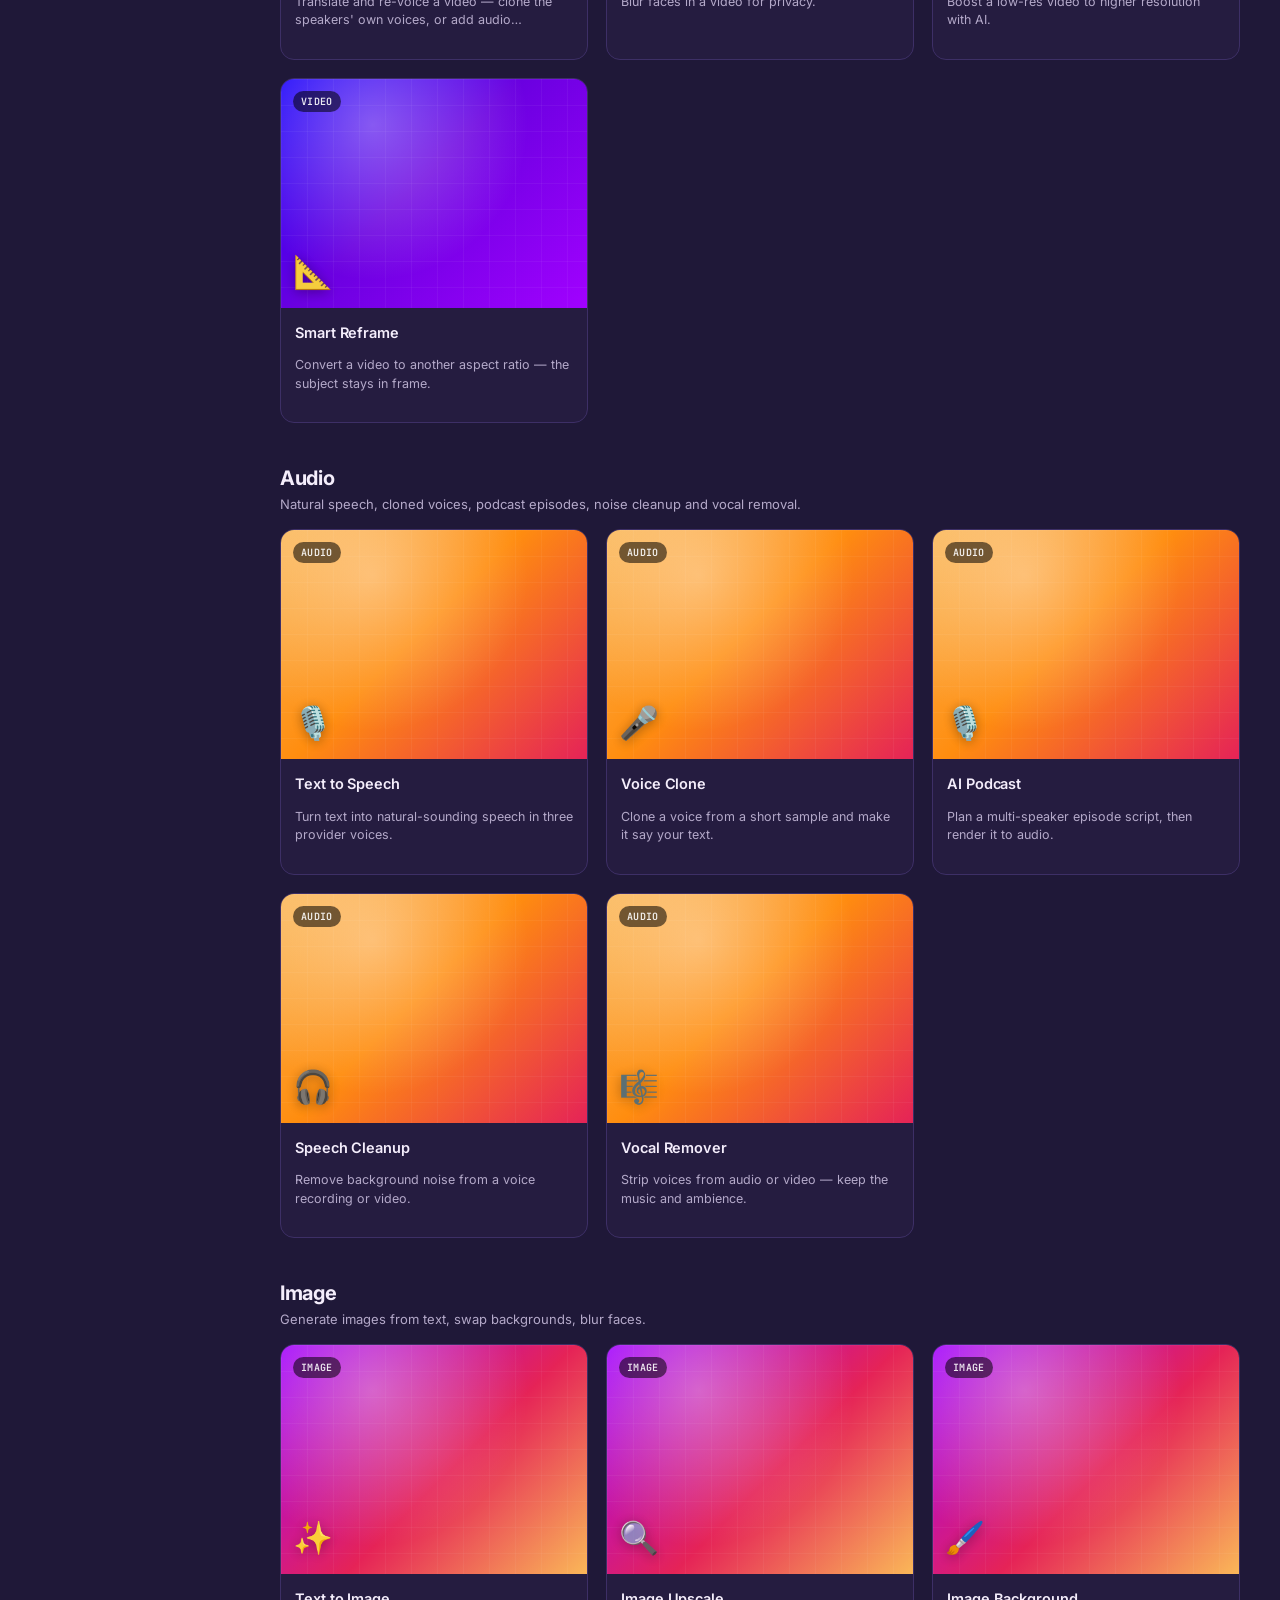
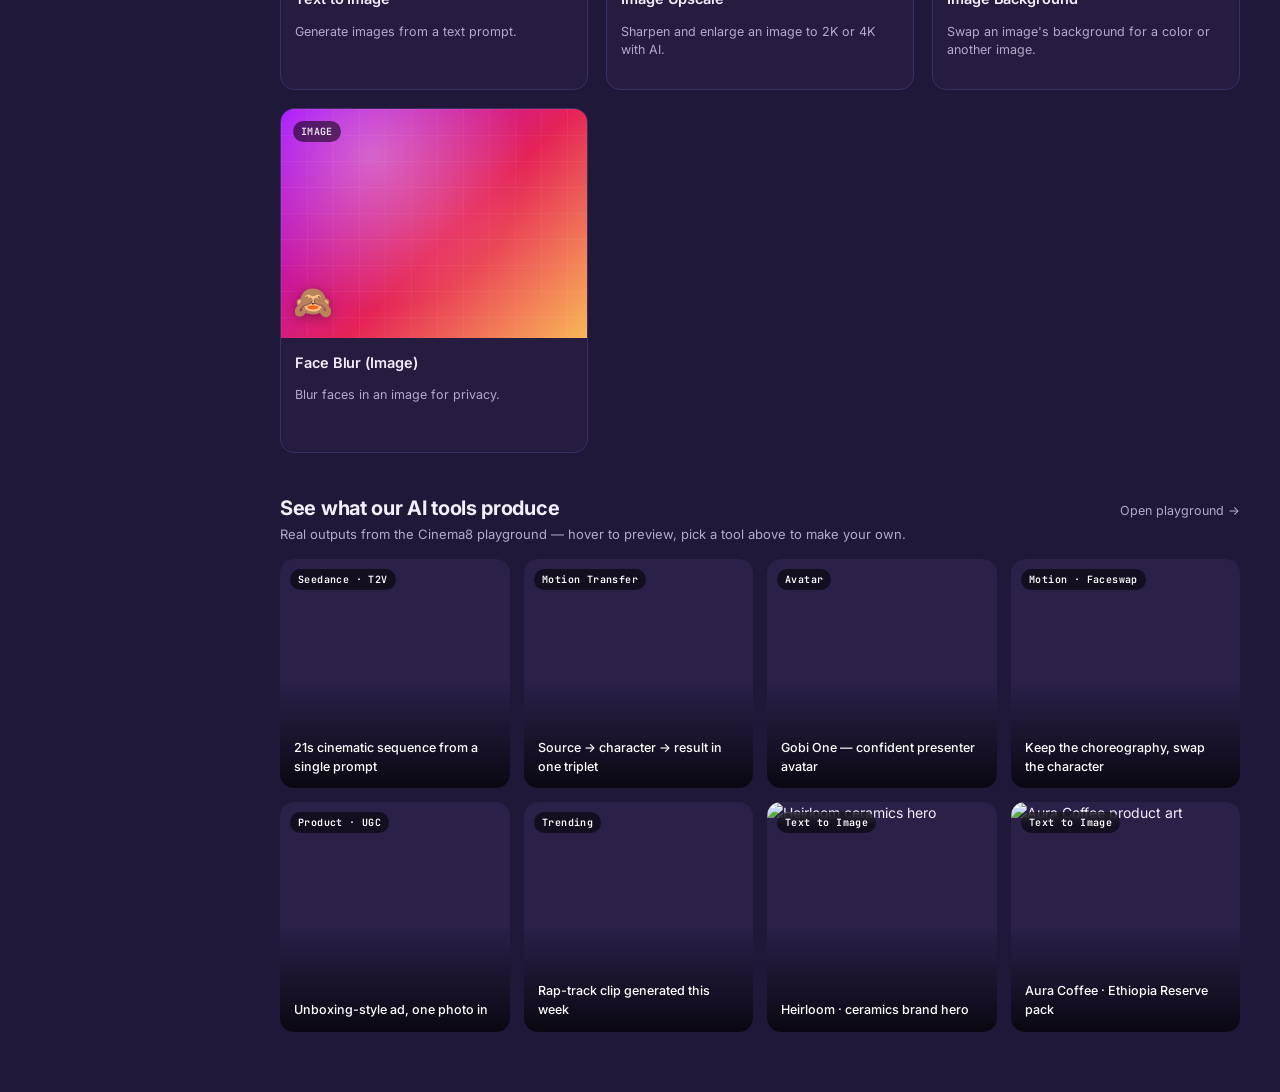
==== commit 60e3755f: "feat: real Cinema8 playground outputs in showcase Replace the gradient placeholders with real media " ====
--- a/index.html
+++ b/index.html
@@ -385,45 +385,70 @@
           </div>
         </section>
 
-        <!-- ======= Showcase ======= -->
+        <!-- ======= Real outputs from Cinema8 playground ======= -->
         <section class="section">
           <div class="section-head">
             <div>
-              <div class="section-title">Community showcase</div>
-              <p class="section-sub">A glimpse at what creators have been generating this week.</p>
-            </div>
-            <a class="section-link" href="#">Browse all →</a>
+              <div class="section-title">See what our AI tools produce</div>
+              <p class="section-sub">Real outputs from the Cinema8 playground — hover to preview, pick a tool above to make your own.</p>
+            </div>
+            <a class="section-link" href="https://studio.cinema8.site/playground" target="_blank" rel="noopener">Open playground →</a>
           </div>
           <div class="showcase">
+            <!-- Seedance text-to-video -->
+            <div class="showcase-card" data-video="https://s3.eu-central-1.wasabisys.com/gobito-genai/test/explore/seedance-2-5/yucel_21s.mp4">
+              <video class="art" muted loop playsinline preload="metadata"></video>
+              <span class="tag">Seedance · T2V</span>
+              <div class="overlay"><div class="caption">21s cinematic sequence from a single prompt</div></div>
+            </div>
+
+            <!-- Motion transfer -->
+            <div class="showcase-card" data-video="https://s3.eu-central-1.wasabisys.com/gobito-genai/test/explore/motions/compare_triplet.mp4">
+              <video class="art" muted loop playsinline preload="metadata"></video>
+              <span class="tag">Motion Transfer</span>
+              <div class="overlay"><div class="caption">Source → character → result in one triplet</div></div>
+            </div>
+
+            <!-- Avatar -->
+            <div class="showcase-card" data-video="https://cdn1.cinema8.site/mp4s/100/07GHT7woXGqyDn43Y06cSKN_FYW_96RcbABsxASLdx7Ka2nNpvu-W0zEW2a_96hU/media.mp4">
+              <video class="art" muted loop playsinline preload="metadata"></video>
+              <span class="tag">Avatar</span>
+              <div class="overlay"><div class="caption">Gobi One — confident presenter avatar</div></div>
+            </div>
+
+            <!-- Faceswap (motion variant) -->
+            <div class="showcase-card" data-video="https://s3.eu-central-1.wasabisys.com/gobito-genai/test/explore/motions/faceswap_output.mp4">
+              <video class="art" muted loop playsinline preload="metadata"></video>
+              <span class="tag">Motion · Faceswap</span>
+              <div class="overlay"><div class="caption">Keep the choreography, swap the character</div></div>
+            </div>
+
+            <!-- UGC product studio -->
+            <div class="showcase-card" data-video="https://s3.eu-central-1.wasabisys.com/gobito-genai/product-studio/styles/ugc_unboxing_example.mp4">
+              <video class="art" muted loop playsinline preload="metadata"></video>
+              <span class="tag">Product · UGC</span>
+              <div class="overlay"><div class="caption">Unboxing-style ad, one photo in</div></div>
+            </div>
+
+            <!-- Trending -->
+            <div class="showcase-card" data-video="https://s3.eu-central-1.wasabisys.com/gobito-genai/test/explore/trending/trend_1_rap.mp4">
+              <video class="art" muted loop playsinline preload="metadata"></video>
+              <span class="tag">Trending</span>
+              <div class="overlay"><div class="caption">Rap-track clip generated this week</div></div>
+            </div>
+
+            <!-- GPT Image 2 — Heirloom Ceramics -->
             <div class="showcase-card">
-              <div class="art" style="background: linear-gradient(135deg, #1900FA, #A101FF, #E52357);"></div>
-              <span class="tag">T2V</span>
-              <div class="overlay"><div class="caption">Neon rooftop drone — Istanbul</div></div>
-            </div>
+              <img class="art" src="https://s3.eu-central-1.wasabisys.com/gobito-genai/test/explore/gpt-image-2/heirloom_ceramics.png" alt="Heirloom ceramics hero" loading="lazy" />
+              <span class="tag">Text to Image</span>
+              <div class="overlay"><div class="caption">Heirloom · ceramics brand hero</div></div>
+            </div>
+
+            <!-- GPT Image 2 — Aura Coffee -->
             <div class="showcase-card">
-              <div class="art" style="background: linear-gradient(135deg, #16121f, #6a00e0, #A101FF);"></div>
-              <span class="tag">AVATAR</span>
-              <div class="overlay"><div class="caption">CEO welcome message, Turkish voice</div></div>
-            </div>
-            <div class="showcase-card">
-              <div class="art" style="background: linear-gradient(135deg, #FAB758, #FF8D0F, #E52357);"></div>
-              <span class="tag">MOTION</span>
-              <div class="overlay"><div class="caption">Dance remake with brand mascot</div></div>
-            </div>
-            <div class="showcase-card">
-              <div class="art" style="background: linear-gradient(135deg, #A101FF, #6a00e0, #1900FA);"></div>
-              <span class="tag">I2V</span>
-              <div class="overlay"><div class="caption">Product photo → 5s rotating hero</div></div>
-            </div>
-            <div class="showcase-card">
-              <div class="art" style="background: linear-gradient(135deg, #E52357, #A101FF, #FAB758);"></div>
-              <span class="tag">T2I</span>
-              <div class="overlay"><div class="caption">Sci-fi course cover art</div></div>
-            </div>
-            <div class="showcase-card">
-              <div class="art" style="background: linear-gradient(135deg, #16121f, #A101FF, #FF8D0F);"></div>
-              <span class="tag">STUDIO</span>
-              <div class="overlay"><div class="caption">4-scene product explainer, 20s</div></div>
+              <img class="art" src="https://s3.eu-central-1.wasabisys.com/gobito-genai/test/explore/gpt-image-2/aura_coffee.png" alt="Aura Coffee product art" loading="lazy" />
+              <span class="tag">Text to Image</span>
+              <div class="overlay"><div class="caption">Aura Coffee · Ethiopia Reserve pack</div></div>
             </div>
           </div>
         </section>
--- a/assets/style.css
+++ b/assets/style.css
@@ -14,17 +14,18 @@
   --accent-yellow: #FAB758;
   --accent-lime: #E4FF78;
 
-  /* Dark surfaces — c8 uses purple-tinted blacks, not neutral */
-  --bg: #16121f;
-  --bg-elev: #1e1929;
-  --bg-elev-2: #241d33;
-  --panel: #1b1627;
-  --border: #2d2740;
-  --border-soft: #241d33;
+  /* Dark surfaces — lifted from near-black into a clearly PURPLE tone
+     (c8 kimliği hissedilsin, "siyah" hissi gitsin) */
+  --bg: #1f1838;
+  --bg-elev: #2a2048;
+  --bg-elev-2: #352858;
+  --panel: #251c40;
+  --border: #3d2f66;
+  --border-soft: #2e2350;
 
   --text: #f4edfb;
-  --text-dim: #a89eb8;
-  --text-faint: #6c6480;
+  --text-dim: #b4a9c9;
+  --text-faint: #7d718f;
 
   --radius: 14px;
   --radius-sm: 10px;
@@ -49,6 +50,15 @@
   -webkit-font-smoothing: antialiased;
 }
 
+body {
+  background:
+    radial-gradient(ellipse 60% 40% at 80% 0%, rgba(161, 1, 255, 0.10), transparent 60%),
+    radial-gradient(ellipse 50% 40% at 10% 100%, rgba(229, 35, 87, 0.06), transparent 60%),
+    var(--bg);
+  background-attachment: fixed;
+  min-height: 100vh;
+}
+
 a { color: inherit; text-decoration: none; }
 button { font-family: inherit; }
 
@@ -81,19 +91,21 @@
   display: flex;
   align-items: center;
   justify-content: space-between;
-  padding: 0 28px;
+  padding: 0 40px;
   border-bottom: 1px solid var(--border-soft);
-  background: var(--bg);
+  background: rgba(31, 24, 56, 0.72);
+  backdrop-filter: blur(14px);
+  -webkit-backdrop-filter: blur(14px);
   position: sticky;
   top: 0;
   z-index: 10;
 }
 
 .content {
-  padding: 28px 28px 60px;
+  padding: 28px 40px 60px;
   flex: 1;
-  max-width: 1400px;
   width: 100%;
+  min-width: 0;
 }
 
 /* ---------- Sidebar ---------- */
@@ -570,7 +582,15 @@
 
 .showcase-card .art {
   position: absolute; inset: 0;
-}
+  width: 100%; height: 100%;
+  object-fit: cover;
+  display: block;
+  background: var(--bg-elev);
+}
+.showcase-card video.art {
+  transition: transform 0.4s ease;
+}
+.showcase-card:hover video.art { transform: scale(1.03); }
 .showcase-card .overlay {
   position: absolute; inset: 0;
   background: linear-gradient(to top, rgba(0,0,0,0.75) 0%, rgba(0,0,0,0) 45%);
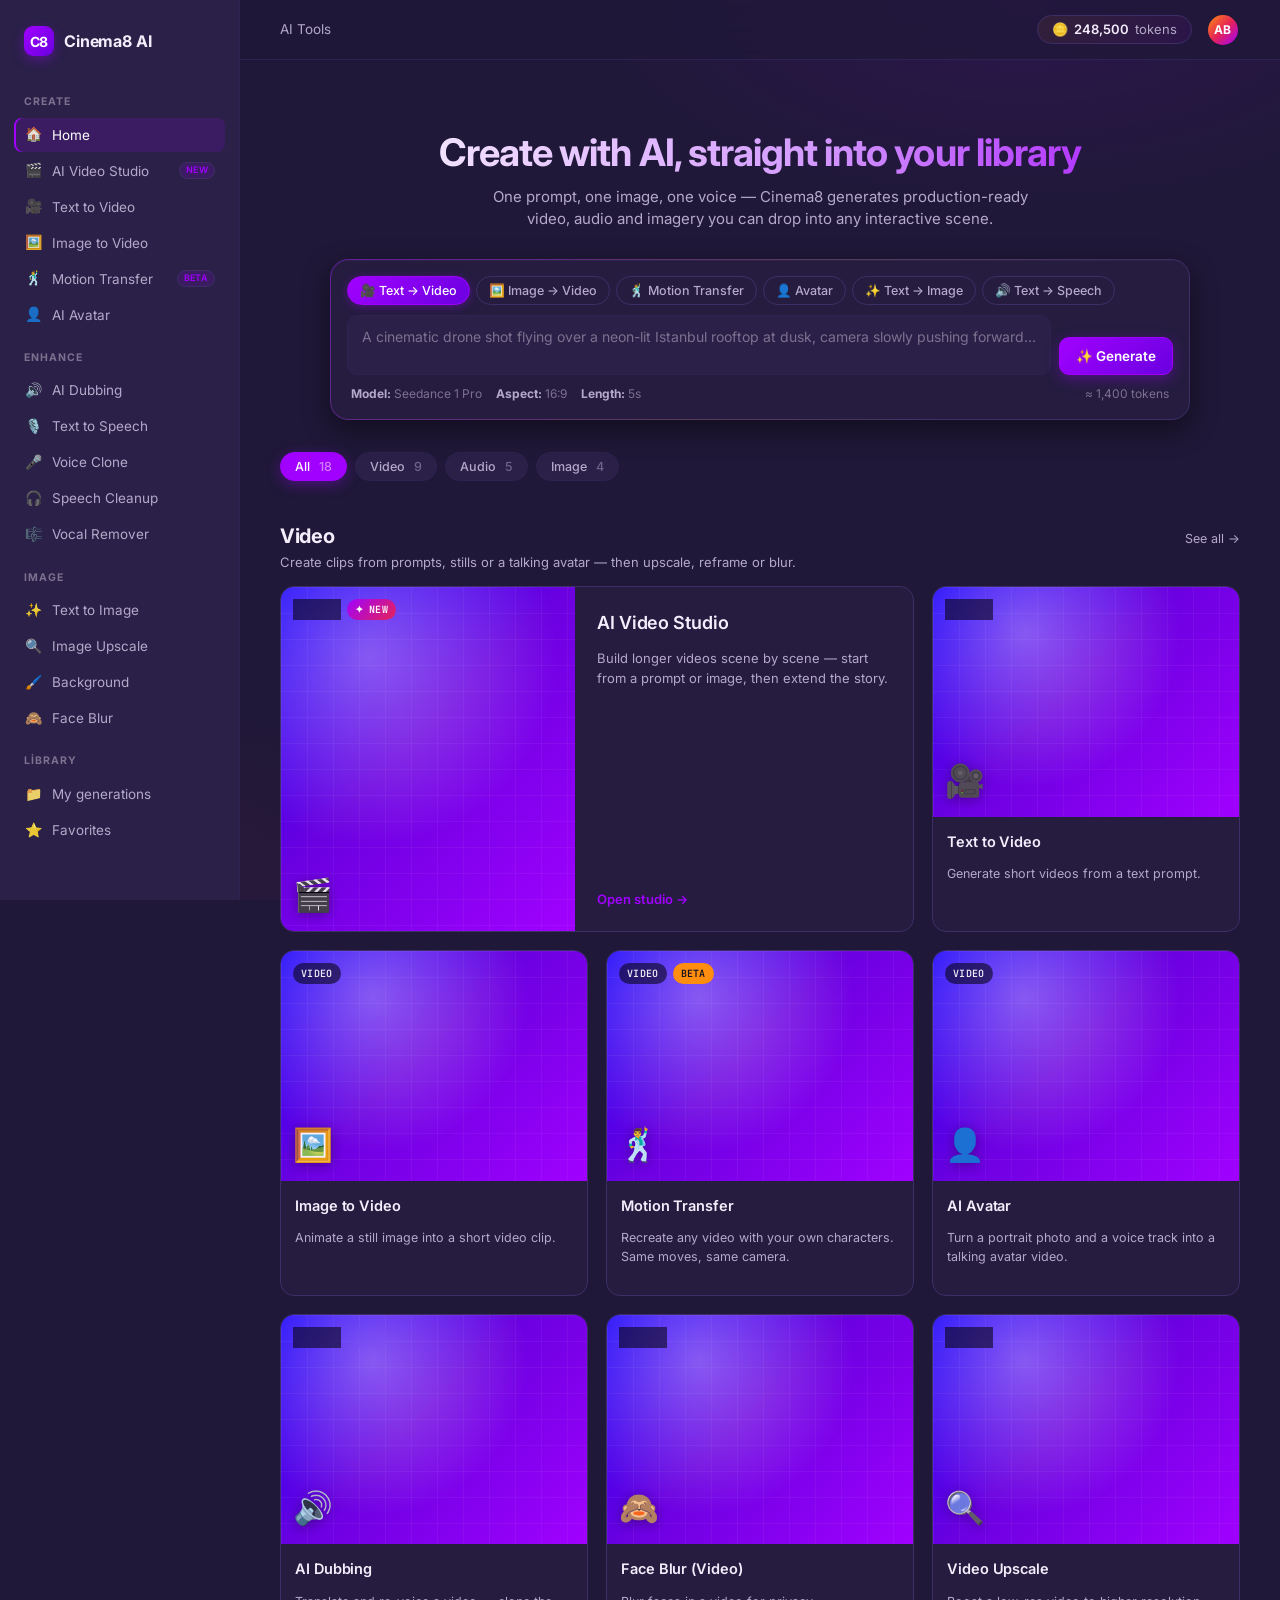
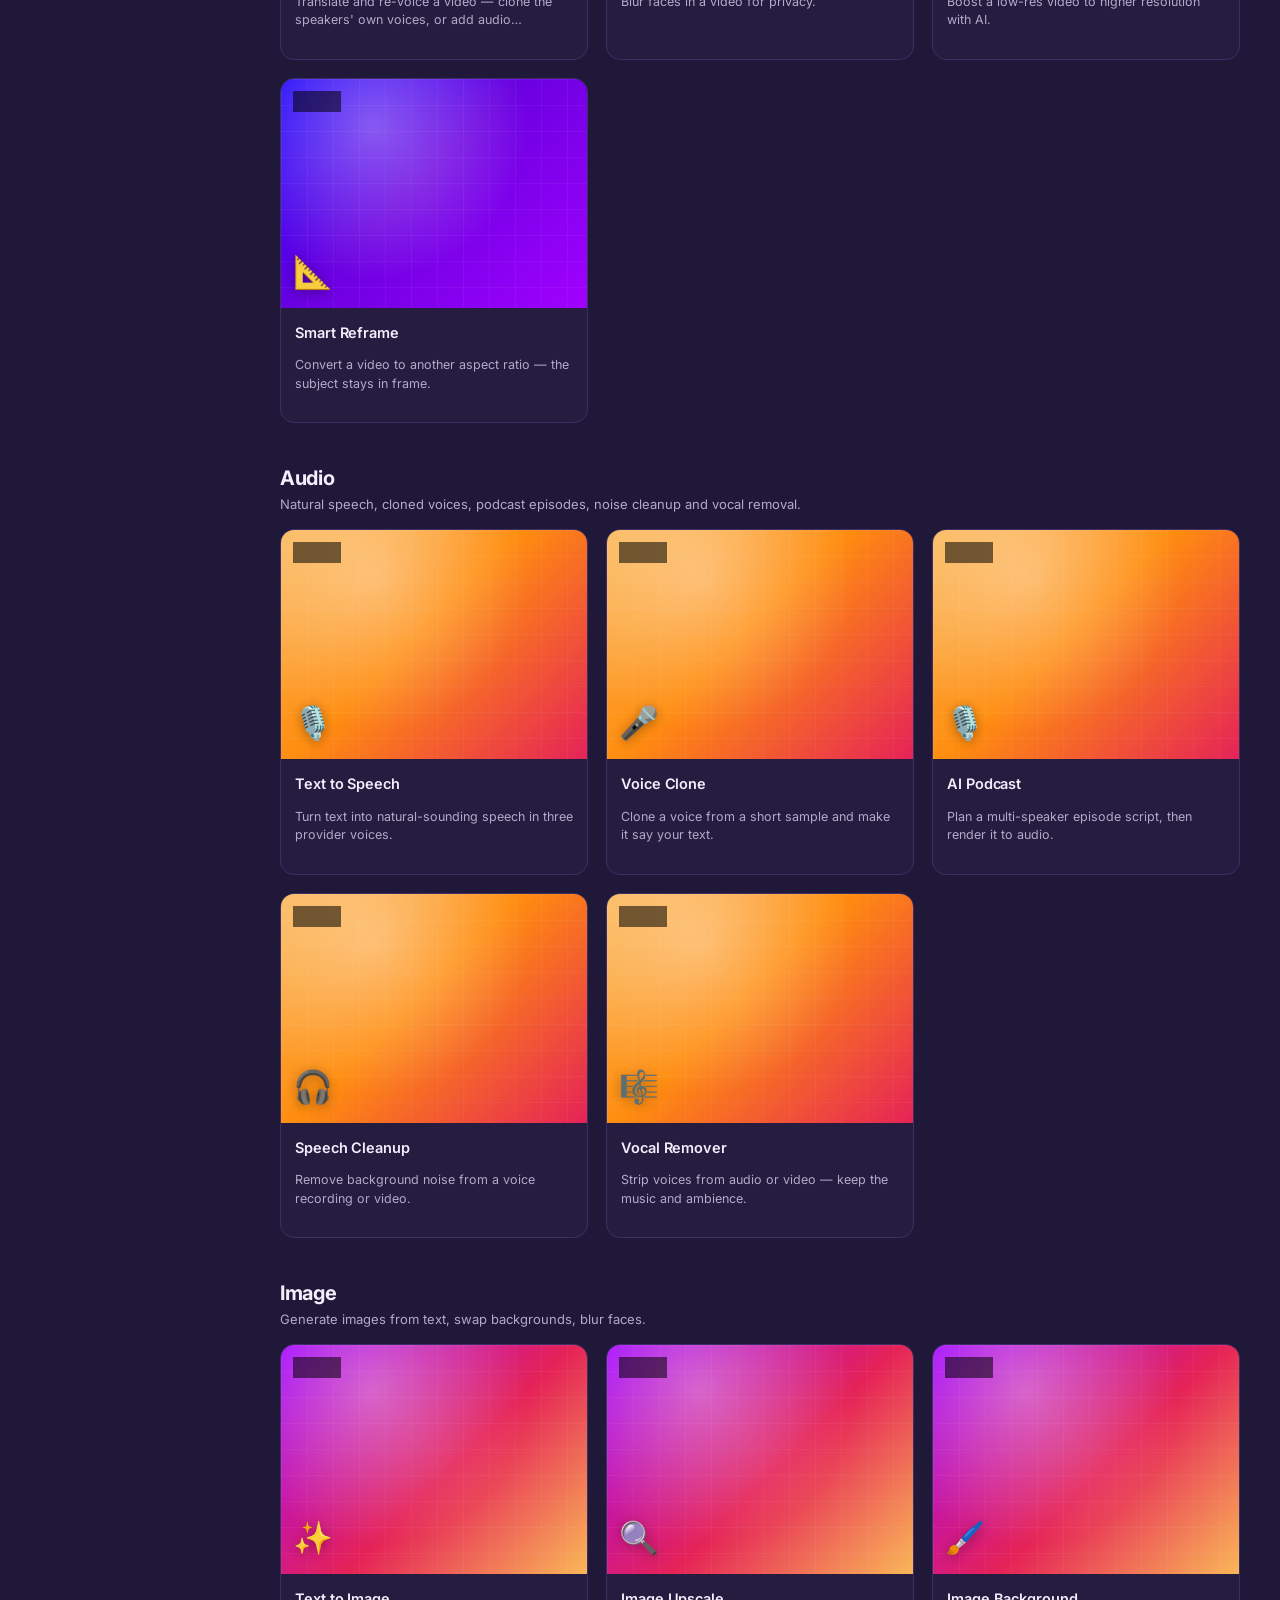
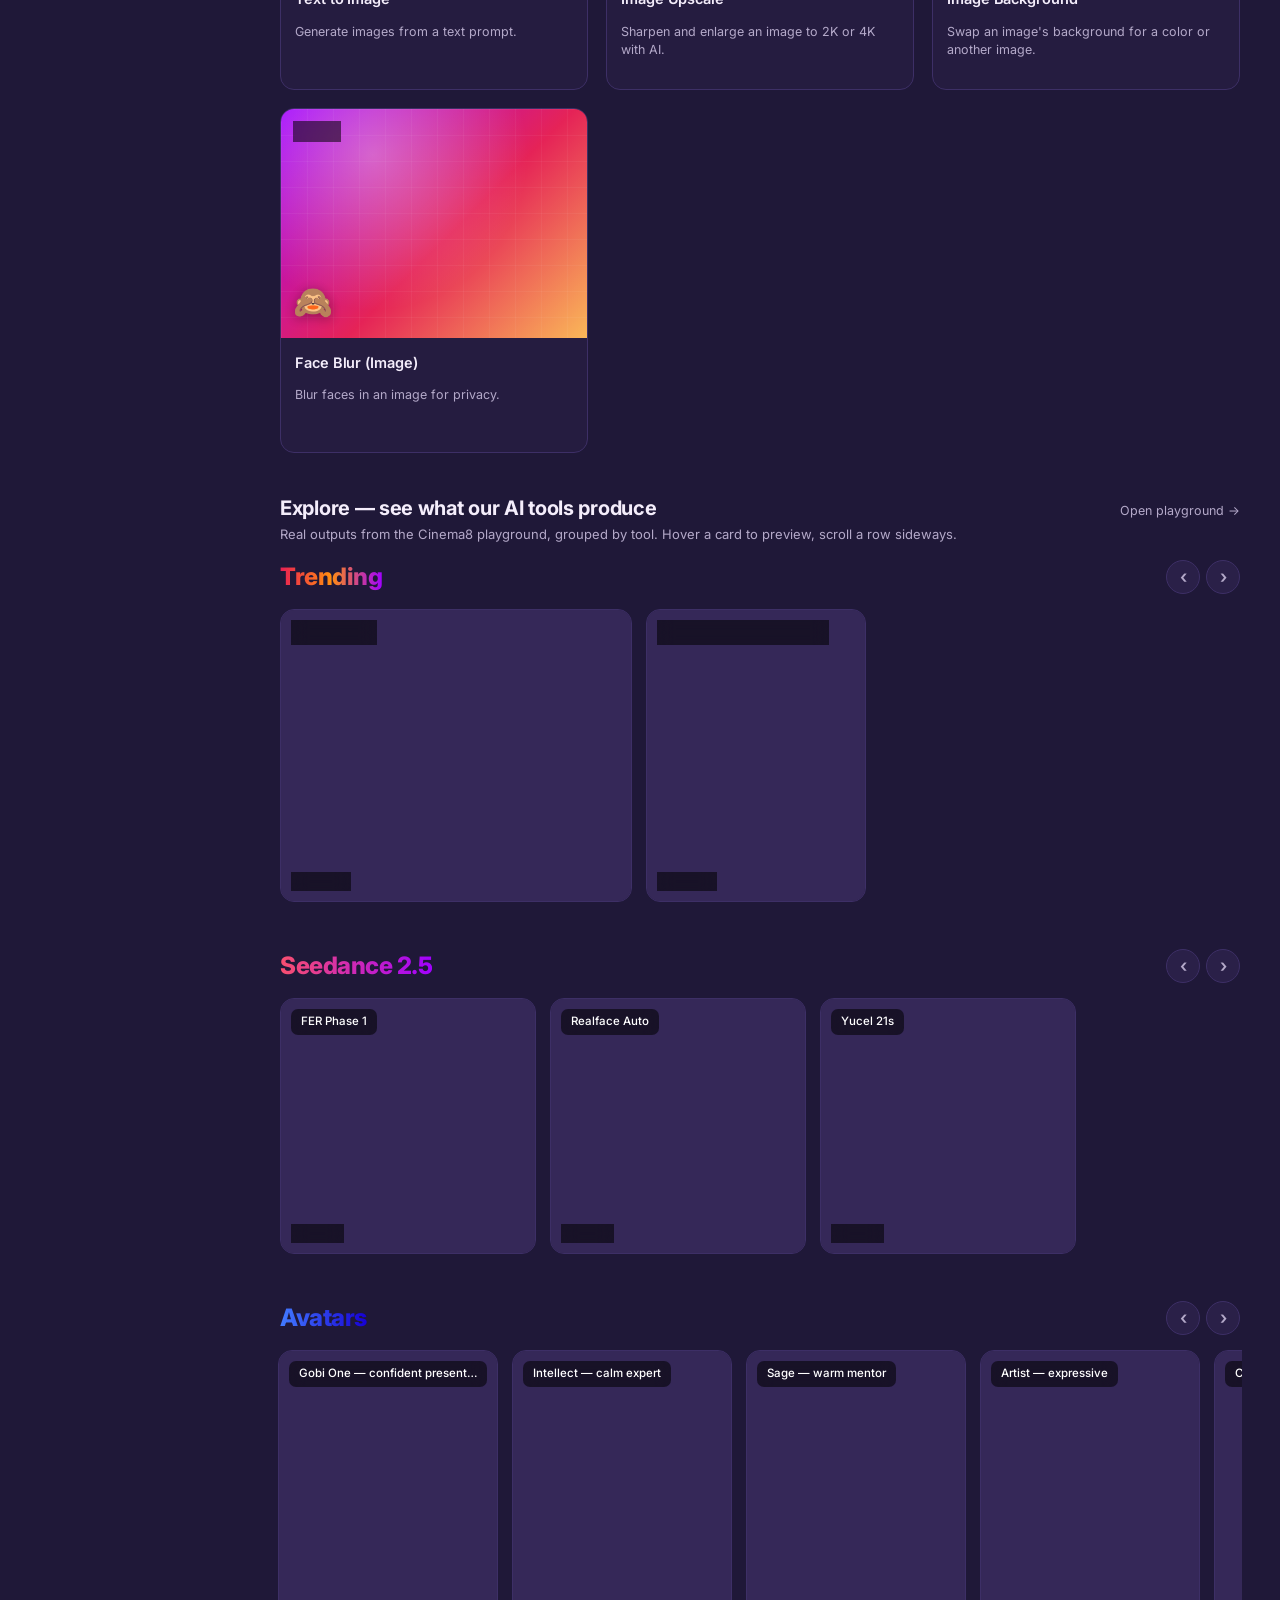
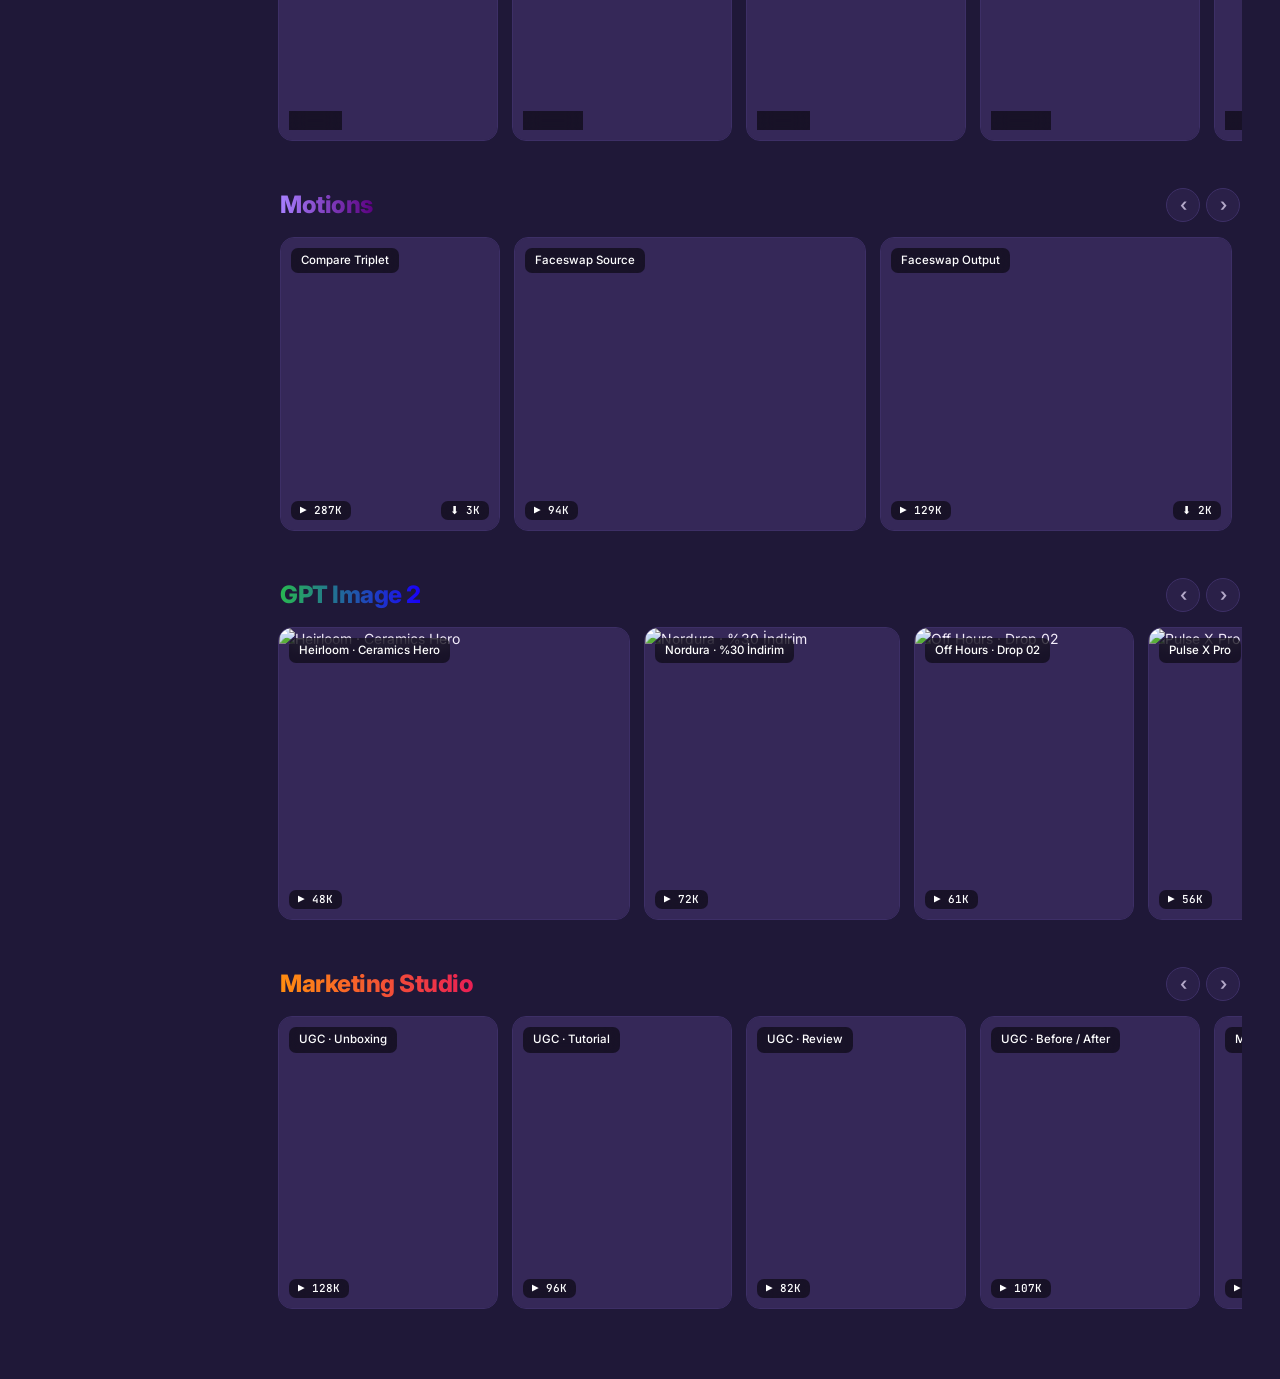
==== commit 75c5448c: "feat: mirror /playground/explore — one ribbon per category Replace the single showcase grid with six" ====
--- a/index.html
+++ b/index.html
@@ -385,72 +385,18 @@
           </div>
         </section>
 
-        <!-- ======= Real outputs from Cinema8 playground ======= -->
+        <!-- ======= Explore — real outputs from Cinema8 playground ======= -->
         <section class="section">
           <div class="section-head">
             <div>
-              <div class="section-title">See what our AI tools produce</div>
-              <p class="section-sub">Real outputs from the Cinema8 playground — hover to preview, pick a tool above to make your own.</p>
-            </div>
-            <a class="section-link" href="https://studio.cinema8.site/playground" target="_blank" rel="noopener">Open playground →</a>
-          </div>
-          <div class="showcase">
-            <!-- Seedance text-to-video -->
-            <div class="showcase-card" data-video="https://s3.eu-central-1.wasabisys.com/gobito-genai/test/explore/seedance-2-5/yucel_21s.mp4">
-              <video class="art" muted loop playsinline preload="metadata"></video>
-              <span class="tag">Seedance · T2V</span>
-              <div class="overlay"><div class="caption">21s cinematic sequence from a single prompt</div></div>
-            </div>
-
-            <!-- Motion transfer -->
-            <div class="showcase-card" data-video="https://s3.eu-central-1.wasabisys.com/gobito-genai/test/explore/motions/compare_triplet.mp4">
-              <video class="art" muted loop playsinline preload="metadata"></video>
-              <span class="tag">Motion Transfer</span>
-              <div class="overlay"><div class="caption">Source → character → result in one triplet</div></div>
-            </div>
-
-            <!-- Avatar -->
-            <div class="showcase-card" data-video="https://cdn1.cinema8.site/mp4s/100/07GHT7woXGqyDn43Y06cSKN_FYW_96RcbABsxASLdx7Ka2nNpvu-W0zEW2a_96hU/media.mp4">
-              <video class="art" muted loop playsinline preload="metadata"></video>
-              <span class="tag">Avatar</span>
-              <div class="overlay"><div class="caption">Gobi One — confident presenter avatar</div></div>
-            </div>
-
-            <!-- Faceswap (motion variant) -->
-            <div class="showcase-card" data-video="https://s3.eu-central-1.wasabisys.com/gobito-genai/test/explore/motions/faceswap_output.mp4">
-              <video class="art" muted loop playsinline preload="metadata"></video>
-              <span class="tag">Motion · Faceswap</span>
-              <div class="overlay"><div class="caption">Keep the choreography, swap the character</div></div>
-            </div>
-
-            <!-- UGC product studio -->
-            <div class="showcase-card" data-video="https://s3.eu-central-1.wasabisys.com/gobito-genai/product-studio/styles/ugc_unboxing_example.mp4">
-              <video class="art" muted loop playsinline preload="metadata"></video>
-              <span class="tag">Product · UGC</span>
-              <div class="overlay"><div class="caption">Unboxing-style ad, one photo in</div></div>
-            </div>
-
-            <!-- Trending -->
-            <div class="showcase-card" data-video="https://s3.eu-central-1.wasabisys.com/gobito-genai/test/explore/trending/trend_1_rap.mp4">
-              <video class="art" muted loop playsinline preload="metadata"></video>
-              <span class="tag">Trending</span>
-              <div class="overlay"><div class="caption">Rap-track clip generated this week</div></div>
-            </div>
-
-            <!-- GPT Image 2 — Heirloom Ceramics -->
-            <div class="showcase-card">
-              <img class="art" src="https://s3.eu-central-1.wasabisys.com/gobito-genai/test/explore/gpt-image-2/heirloom_ceramics.png" alt="Heirloom ceramics hero" loading="lazy" />
-              <span class="tag">Text to Image</span>
-              <div class="overlay"><div class="caption">Heirloom · ceramics brand hero</div></div>
-            </div>
-
-            <!-- GPT Image 2 — Aura Coffee -->
-            <div class="showcase-card">
-              <img class="art" src="https://s3.eu-central-1.wasabisys.com/gobito-genai/test/explore/gpt-image-2/aura_coffee.png" alt="Aura Coffee product art" loading="lazy" />
-              <span class="tag">Text to Image</span>
-              <div class="overlay"><div class="caption">Aura Coffee · Ethiopia Reserve pack</div></div>
-            </div>
-          </div>
+              <div class="section-title">Explore — see what our AI tools produce</div>
+              <p class="section-sub">Real outputs from the Cinema8 playground, grouped by tool. Hover a card to preview, scroll a row sideways.</p>
+            </div>
+            <a class="section-link" href="https://studio.cinema8.site/playground/explore" target="_blank" rel="noopener">Open playground →</a>
+          </div>
+
+          <!-- Rendered by assets/app.js from EXPLORE_CATEGORIES -->
+          <div id="explore-root"></div>
         </section>
       </main>
     </div>
--- a/assets/style.css
+++ b/assets/style.css
@@ -615,6 +615,140 @@
   font-family: 'JetBrains Mono', ui-monospace, monospace;
 }
 
+/* ---------- Explore ribbons (playground mirror) ---------- */
+
+#explore-root { display: flex; flex-direction: column; gap: 36px; }
+
+.explore-row { display: flex; flex-direction: column; gap: 12px; }
+
+.explore-head {
+  display: flex;
+  align-items: center;
+  justify-content: space-between;
+}
+
+.explore-title {
+  font-size: 24px;
+  font-weight: 800;
+  letter-spacing: -0.02em;
+  margin: 0;
+  background-clip: text;
+  -webkit-background-clip: text;
+  color: transparent;
+  -webkit-text-fill-color: transparent;
+}
+
+.explore-arrows { display: flex; gap: 6px; }
+
+.explore-arrow {
+  width: 34px; height: 34px;
+  border-radius: 50%;
+  border: 1px solid var(--border);
+  background: var(--bg-elev);
+  color: var(--text-dim);
+  cursor: pointer;
+  font-size: 18px;
+  font-weight: 600;
+  line-height: 1;
+  display: grid; place-items: center;
+  transition: color 0.15s, border-color 0.15s, background 0.15s;
+}
+.explore-arrow:hover {
+  color: white;
+  border-color: var(--brand);
+  background: var(--brand-soft);
+}
+
+.explore-track {
+  display: flex;
+  gap: 14px;
+  overflow-x: auto;
+  scroll-snap-type: x mandatory;
+  scroll-behavior: smooth;
+  padding: 2px 2px 10px;
+  margin: 0 -2px;
+  scrollbar-width: thin;
+  scrollbar-color: var(--border) transparent;
+}
+.explore-track::-webkit-scrollbar { height: 8px; }
+.explore-track::-webkit-scrollbar-thumb {
+  background: var(--border);
+  border-radius: 999px;
+}
+.explore-track::-webkit-scrollbar-track { background: transparent; }
+
+.ex-card {
+  position: relative;
+  flex-shrink: 0;
+  border-radius: 14px;
+  overflow: hidden;
+  background: var(--bg-elev);
+  border: 1px solid var(--border);
+  scroll-snap-align: start;
+  cursor: pointer;
+  transition: transform 0.2s, border-color 0.2s, box-shadow 0.2s;
+}
+.ex-card:hover {
+  transform: translateY(-3px);
+  border-color: var(--brand);
+  box-shadow: 0 14px 34px var(--brand-glow);
+}
+
+/* Size variants (mirror explore.cards MotionCard / AvatarCard / SquareCard) */
+.ex-tall     { width: 220px; aspect-ratio: 3 / 4; }
+.ex-wide     { width: 352px; aspect-ratio: 16 / 9; }
+.ex-square   { width: 256px; aspect-ratio: 1 / 1; }
+.ex-portrait { width: 220px; aspect-ratio: 9 / 16; }
+
+.ex-media {
+  position: absolute;
+  inset: 0;
+  width: 100%; height: 100%;
+  object-fit: cover;
+  display: block;
+  background: var(--bg-elev-2);
+  transition: transform 0.4s ease;
+}
+.ex-card:hover .ex-media { transform: scale(1.04); }
+
+.ex-title {
+  position: absolute;
+  top: 10px; left: 10px; right: 10px;
+  padding: 4px 10px;
+  border-radius: 7px;
+  background: rgba(0, 0, 0, 0.55);
+  backdrop-filter: blur(8px);
+  -webkit-backdrop-filter: blur(8px);
+  color: white;
+  font-size: 11.5px;
+  font-weight: 500;
+  white-space: nowrap;
+  overflow: hidden;
+  text-overflow: ellipsis;
+  max-width: calc(100% - 20px);
+  width: fit-content;
+}
+
+.ex-plays, .ex-dl {
+  position: absolute;
+  bottom: 10px;
+  padding: 4px 9px;
+  border-radius: 7px;
+  background: rgba(0, 0, 0, 0.55);
+  backdrop-filter: blur(8px);
+  -webkit-backdrop-filter: blur(8px);
+  color: white;
+  font-size: 11px;
+  font-weight: 500;
+  font-family: 'JetBrains Mono', ui-monospace, monospace;
+  display: inline-flex;
+  align-items: center;
+  gap: 4px;
+  line-height: 1;
+}
+.ex-plays { left: 10px; }
+.ex-dl    { right: 10px; }
+
 /* ---------- Tool page layout ---------- */
 
 .tool-page {
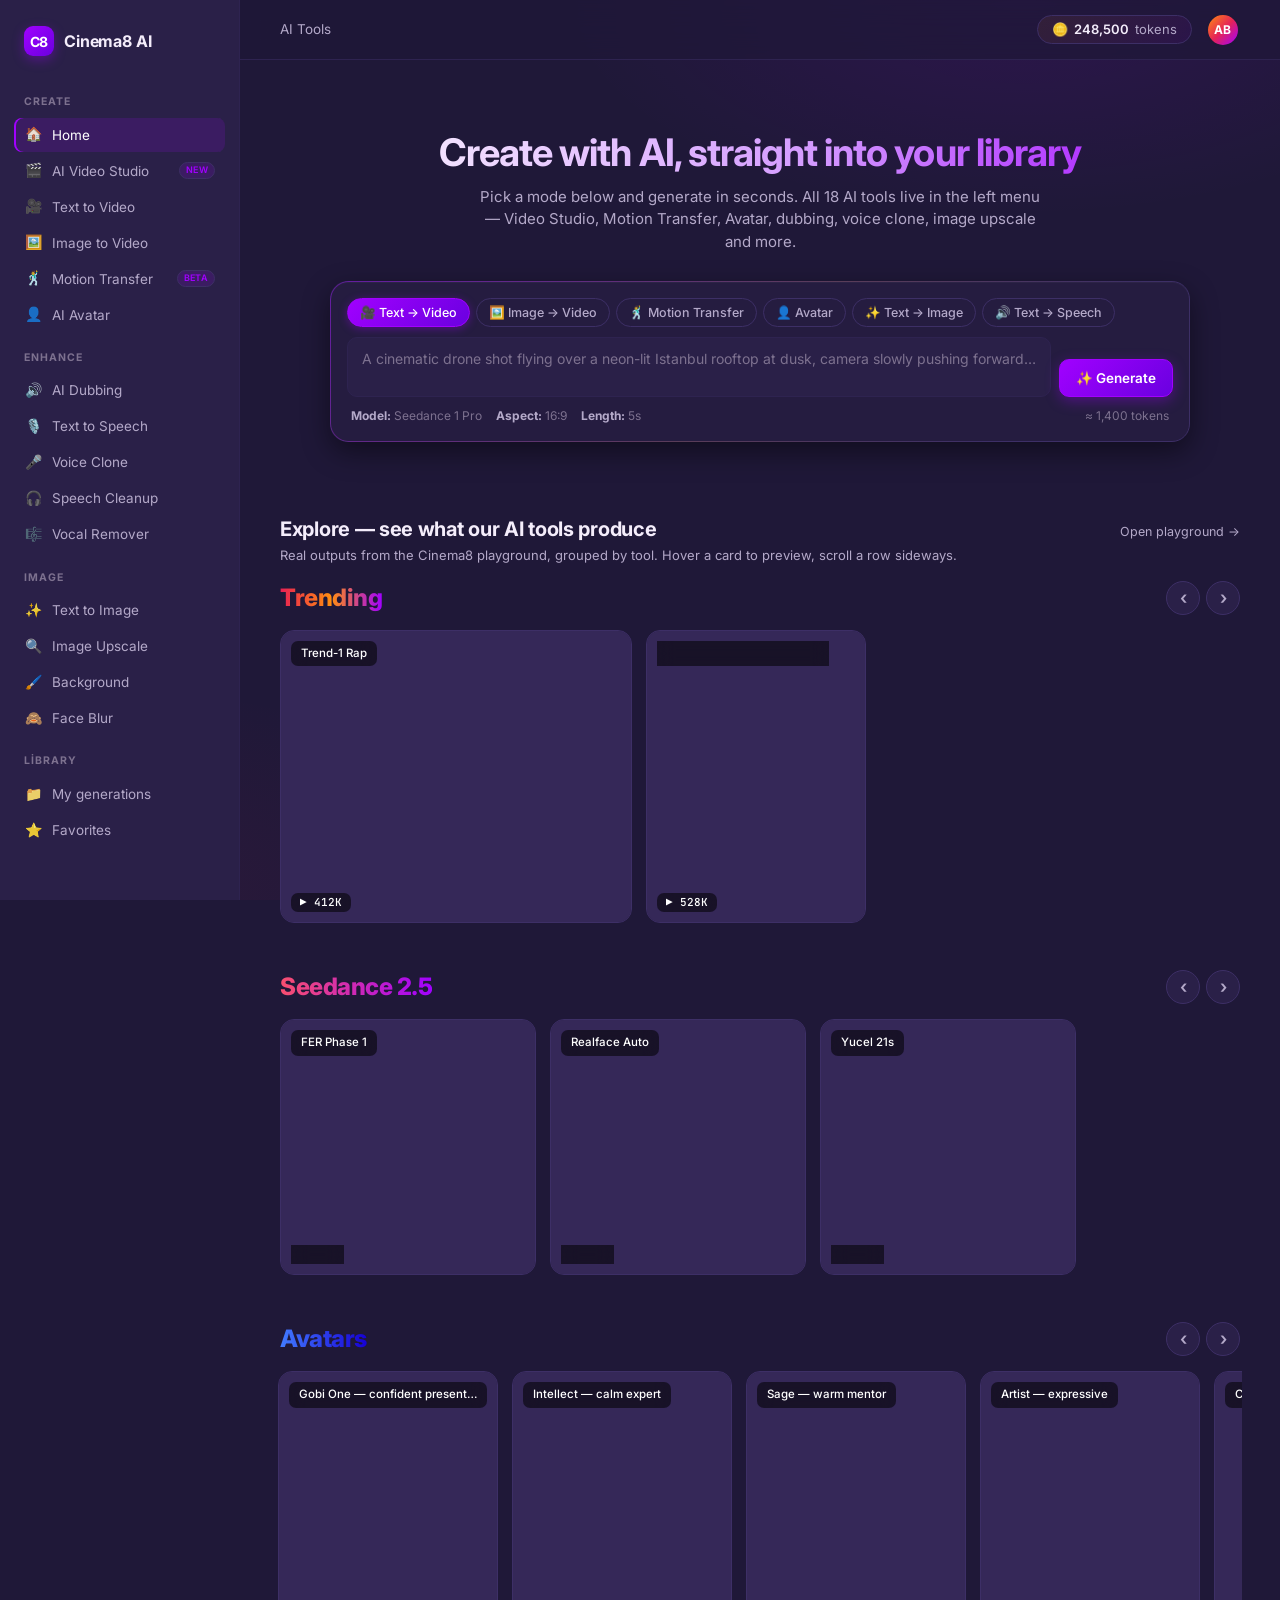
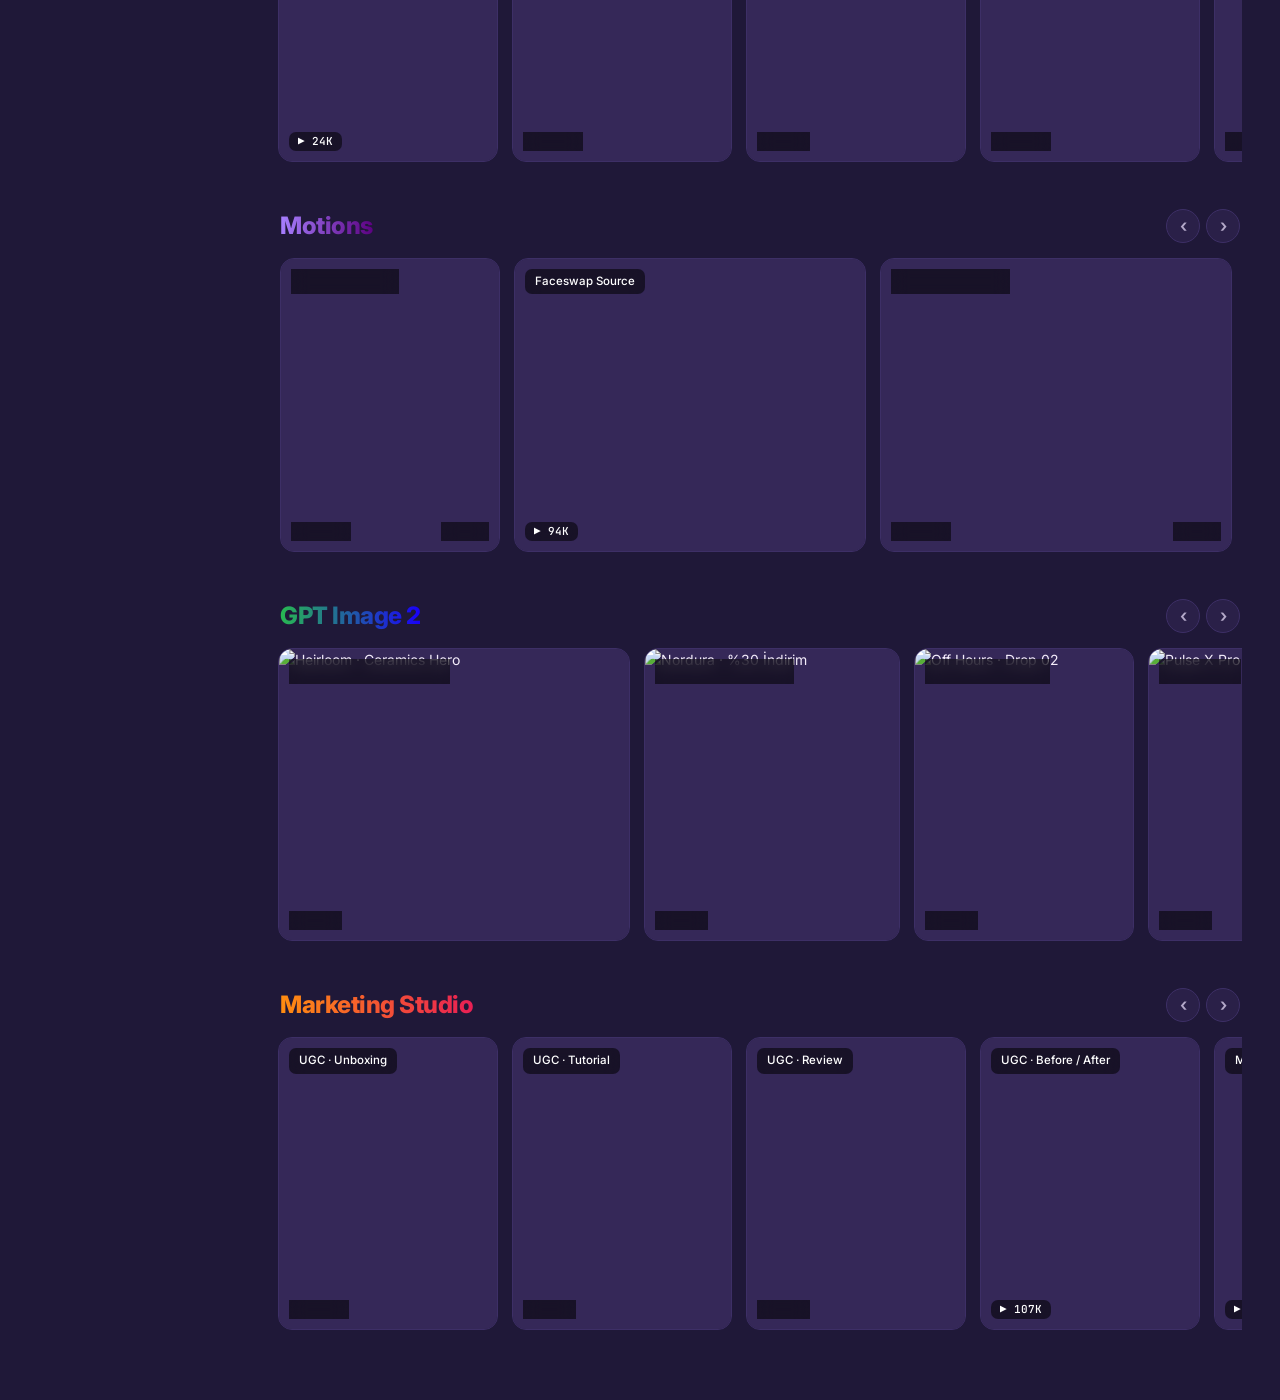
==== commit 867452b7: "refactor: home = hero composer + explore only Drop the Video/Audio/Image shelves and the category ch" ====
--- a/index.html
+++ b/index.html
@@ -84,7 +84,7 @@
         <!-- ======= Hero composer ======= -->
         <section class="hero">
           <h1>Create with AI, straight into your library</h1>
-          <p>One prompt, one image, one voice — Cinema8 generates production-ready video, audio and imagery you can drop into any interactive scene.</p>
+          <p>Pick a mode below and generate in seconds. All 18 AI tools live in the left menu — Video Studio, Motion Transfer, Avatar, dubbing, voice clone, image upscale and more.</p>
 
           <div class="composer">
             <div class="mode-pills" id="modePills">
@@ -118,273 +118,6 @@
           </div>
         </section>
 
-        <!-- ======= Category chips ======= -->
-        <div class="chips" id="catChips">
-          <button class="chip active" data-cat="all">All <span class="count">18</span></button>
-          <button class="chip" data-cat="Video">Video <span class="count">9</span></button>
-          <button class="chip" data-cat="Audio">Audio <span class="count">5</span></button>
-          <button class="chip" data-cat="Image">Image <span class="count">4</span></button>
-        </div>
-
-        <!-- ======= Video shelf ======= -->
-        <section class="section" data-shelf="Video">
-          <div class="section-head">
-            <div>
-              <div class="section-title">Video</div>
-              <p class="section-sub">Create clips from prompts, stills or a talking avatar — then upscale, reframe or blur.</p>
-            </div>
-            <a class="section-link" href="#">See all →</a>
-          </div>
-          <div class="grid">
-            <!-- Featured: Video Studio -->
-            <a href="pages/video-studio.html" class="tool-card featured">
-              <div class="tool-art">
-                <div class="gradient gr-video"></div>
-                <div class="pattern"></div>
-                <div class="glow"></div>
-                <div class="badges">
-                  <span class="badge">VIDEO</span>
-                  <span class="badge new">✦ NEW</span>
-                </div>
-                <div class="tool-icon">🎬</div>
-              </div>
-              <div class="tool-meta">
-                <div>
-                  <div class="tool-title">AI Video Studio</div>
-                  <p class="tool-desc">Build longer videos scene by scene — start from a prompt or image, then extend the story.</p>
-                </div>
-                <span class="cta">Open studio →</span>
-              </div>
-            </a>
-
-            <a href="pages/text-to-video.html" class="tool-card">
-              <div class="tool-art">
-                <div class="gradient gr-video"></div><div class="pattern"></div><div class="glow"></div>
-                <div class="badges"><span class="badge">VIDEO</span></div>
-                <div class="tool-icon">🎥</div>
-              </div>
-              <div class="tool-meta">
-                <div class="tool-title">Text to Video</div>
-                <p class="tool-desc">Generate short videos from a text prompt.</p>
-              </div>
-            </a>
-
-            <a href="pages/image-to-video.html" class="tool-card">
-              <div class="tool-art">
-                <div class="gradient gr-video"></div><div class="pattern"></div><div class="glow"></div>
-                <div class="badges"><span class="badge">VIDEO</span></div>
-                <div class="tool-icon">🖼️</div>
-              </div>
-              <div class="tool-meta">
-                <div class="tool-title">Image to Video</div>
-                <p class="tool-desc">Animate a still image into a short video clip.</p>
-              </div>
-            </a>
-
-            <a href="pages/motion-transfer.html" class="tool-card">
-              <div class="tool-art">
-                <div class="gradient gr-video"></div><div class="pattern"></div><div class="glow"></div>
-                <div class="badges"><span class="badge">VIDEO</span><span class="badge beta">BETA</span></div>
-                <div class="tool-icon">🕺</div>
-              </div>
-              <div class="tool-meta">
-                <div class="tool-title">Motion Transfer</div>
-                <p class="tool-desc">Recreate any video with your own characters. Same moves, same camera.</p>
-              </div>
-            </a>
-
-            <a href="pages/avatar.html" class="tool-card">
-              <div class="tool-art">
-                <div class="gradient gr-video"></div><div class="pattern"></div><div class="glow"></div>
-                <div class="badges"><span class="badge">VIDEO</span></div>
-                <div class="tool-icon">👤</div>
-              </div>
-              <div class="tool-meta">
-                <div class="tool-title">AI Avatar</div>
-                <p class="tool-desc">Turn a portrait photo and a voice track into a talking avatar video.</p>
-              </div>
-            </a>
-
-            <div class="tool-card">
-              <div class="tool-art">
-                <div class="gradient gr-video"></div><div class="pattern"></div><div class="glow"></div>
-                <div class="badges"><span class="badge">VIDEO</span><span class="badge beta">BETA</span></div>
-                <div class="tool-icon">🔊</div>
-              </div>
-              <div class="tool-meta">
-                <div class="tool-title">AI Dubbing</div>
-                <p class="tool-desc">Translate and re-voice a video — clone the speakers' own voices, or add audio descriptions.</p>
-              </div>
-            </div>
-
-            <div class="tool-card">
-              <div class="tool-art">
-                <div class="gradient gr-video"></div><div class="pattern"></div><div class="glow"></div>
-                <div class="badges"><span class="badge">VIDEO</span></div>
-                <div class="tool-icon">🙈</div>
-              </div>
-              <div class="tool-meta">
-                <div class="tool-title">Face Blur (Video)</div>
-                <p class="tool-desc">Blur faces in a video for privacy.</p>
-              </div>
-            </div>
-
-            <div class="tool-card">
-              <div class="tool-art">
-                <div class="gradient gr-video"></div><div class="pattern"></div><div class="glow"></div>
-                <div class="badges"><span class="badge">VIDEO</span></div>
-                <div class="tool-icon">🔍</div>
-              </div>
-              <div class="tool-meta">
-                <div class="tool-title">Video Upscale</div>
-                <p class="tool-desc">Boost a low-res video to higher resolution with AI.</p>
-              </div>
-            </div>
-
-            <div class="tool-card">
-              <div class="tool-art">
-                <div class="gradient gr-video"></div><div class="pattern"></div><div class="glow"></div>
-                <div class="badges"><span class="badge">VIDEO</span></div>
-                <div class="tool-icon">📐</div>
-              </div>
-              <div class="tool-meta">
-                <div class="tool-title">Smart Reframe</div>
-                <p class="tool-desc">Convert a video to another aspect ratio — the subject stays in frame.</p>
-              </div>
-            </div>
-          </div>
-        </section>
-
-        <!-- ======= Audio shelf ======= -->
-        <section class="section" data-shelf="Audio">
-          <div class="section-head">
-            <div>
-              <div class="section-title">Audio</div>
-              <p class="section-sub">Natural speech, cloned voices, podcast episodes, noise cleanup and vocal removal.</p>
-            </div>
-          </div>
-          <div class="grid">
-            <div class="tool-card">
-              <div class="tool-art">
-                <div class="gradient gr-audio"></div><div class="pattern"></div><div class="glow"></div>
-                <div class="badges"><span class="badge">AUDIO</span></div>
-                <div class="tool-icon">🎙️</div>
-              </div>
-              <div class="tool-meta">
-                <div class="tool-title">Text to Speech</div>
-                <p class="tool-desc">Turn text into natural-sounding speech in three provider voices.</p>
-              </div>
-            </div>
-
-            <div class="tool-card">
-              <div class="tool-art">
-                <div class="gradient gr-audio"></div><div class="pattern"></div><div class="glow"></div>
-                <div class="badges"><span class="badge">AUDIO</span></div>
-                <div class="tool-icon">🎤</div>
-              </div>
-              <div class="tool-meta">
-                <div class="tool-title">Voice Clone</div>
-                <p class="tool-desc">Clone a voice from a short sample and make it say your text.</p>
-              </div>
-            </div>
-
-            <div class="tool-card">
-              <div class="tool-art">
-                <div class="gradient gr-audio"></div><div class="pattern"></div><div class="glow"></div>
-                <div class="badges"><span class="badge">AUDIO</span></div>
-                <div class="tool-icon">🎙️</div>
-              </div>
-              <div class="tool-meta">
-                <div class="tool-title">AI Podcast</div>
-                <p class="tool-desc">Plan a multi-speaker episode script, then render it to audio.</p>
-              </div>
-            </div>
-
-            <div class="tool-card">
-              <div class="tool-art">
-                <div class="gradient gr-audio"></div><div class="pattern"></div><div class="glow"></div>
-                <div class="badges"><span class="badge">AUDIO</span></div>
-                <div class="tool-icon">🎧</div>
-              </div>
-              <div class="tool-meta">
-                <div class="tool-title">Speech Cleanup</div>
-                <p class="tool-desc">Remove background noise from a voice recording or video.</p>
-              </div>
-            </div>
-
-            <div class="tool-card">
-              <div class="tool-art">
-                <div class="gradient gr-audio"></div><div class="pattern"></div><div class="glow"></div>
-                <div class="badges"><span class="badge">AUDIO</span></div>
-                <div class="tool-icon">🎼</div>
-              </div>
-              <div class="tool-meta">
-                <div class="tool-title">Vocal Remover</div>
-                <p class="tool-desc">Strip voices from audio or video — keep the music and ambience.</p>
-              </div>
-            </div>
-          </div>
-        </section>
-
-        <!-- ======= Image shelf ======= -->
-        <section class="section" data-shelf="Image">
-          <div class="section-head">
-            <div>
-              <div class="section-title">Image</div>
-              <p class="section-sub">Generate images from text, swap backgrounds, blur faces.</p>
-            </div>
-          </div>
-          <div class="grid">
-            <div class="tool-card">
-              <div class="tool-art">
-                <div class="gradient gr-image"></div><div class="pattern"></div><div class="glow"></div>
-                <div class="badges"><span class="badge">IMAGE</span></div>
-                <div class="tool-icon">✨</div>
-              </div>
-              <div class="tool-meta">
-                <div class="tool-title">Text to Image</div>
-                <p class="tool-desc">Generate images from a text prompt.</p>
-              </div>
-            </div>
-
-            <div class="tool-card">
-              <div class="tool-art">
-                <div class="gradient gr-image"></div><div class="pattern"></div><div class="glow"></div>
-                <div class="badges"><span class="badge">IMAGE</span></div>
-                <div class="tool-icon">🔍</div>
-              </div>
-              <div class="tool-meta">
-                <div class="tool-title">Image Upscale</div>
-                <p class="tool-desc">Sharpen and enlarge an image to 2K or 4K with AI.</p>
-              </div>
-            </div>
-
-            <div class="tool-card">
-              <div class="tool-art">
-                <div class="gradient gr-image"></div><div class="pattern"></div><div class="glow"></div>
-                <div class="badges"><span class="badge">IMAGE</span></div>
-                <div class="tool-icon">🖌️</div>
-              </div>
-              <div class="tool-meta">
-                <div class="tool-title">Image Background</div>
-                <p class="tool-desc">Swap an image's background for a color or another image.</p>
-              </div>
-            </div>
-
-            <div class="tool-card">
-              <div class="tool-art">
-                <div class="gradient gr-image"></div><div class="pattern"></div><div class="glow"></div>
-                <div class="badges"><span class="badge">IMAGE</span></div>
-                <div class="tool-icon">🙈</div>
-              </div>
-              <div class="tool-meta">
-                <div class="tool-title">Face Blur (Image)</div>
-                <p class="tool-desc">Blur faces in an image for privacy.</p>
-              </div>
-            </div>
-          </div>
-        </section>
-
         <!-- ======= Explore — real outputs from Cinema8 playground ======= -->
         <section class="section">
           <div class="section-head">
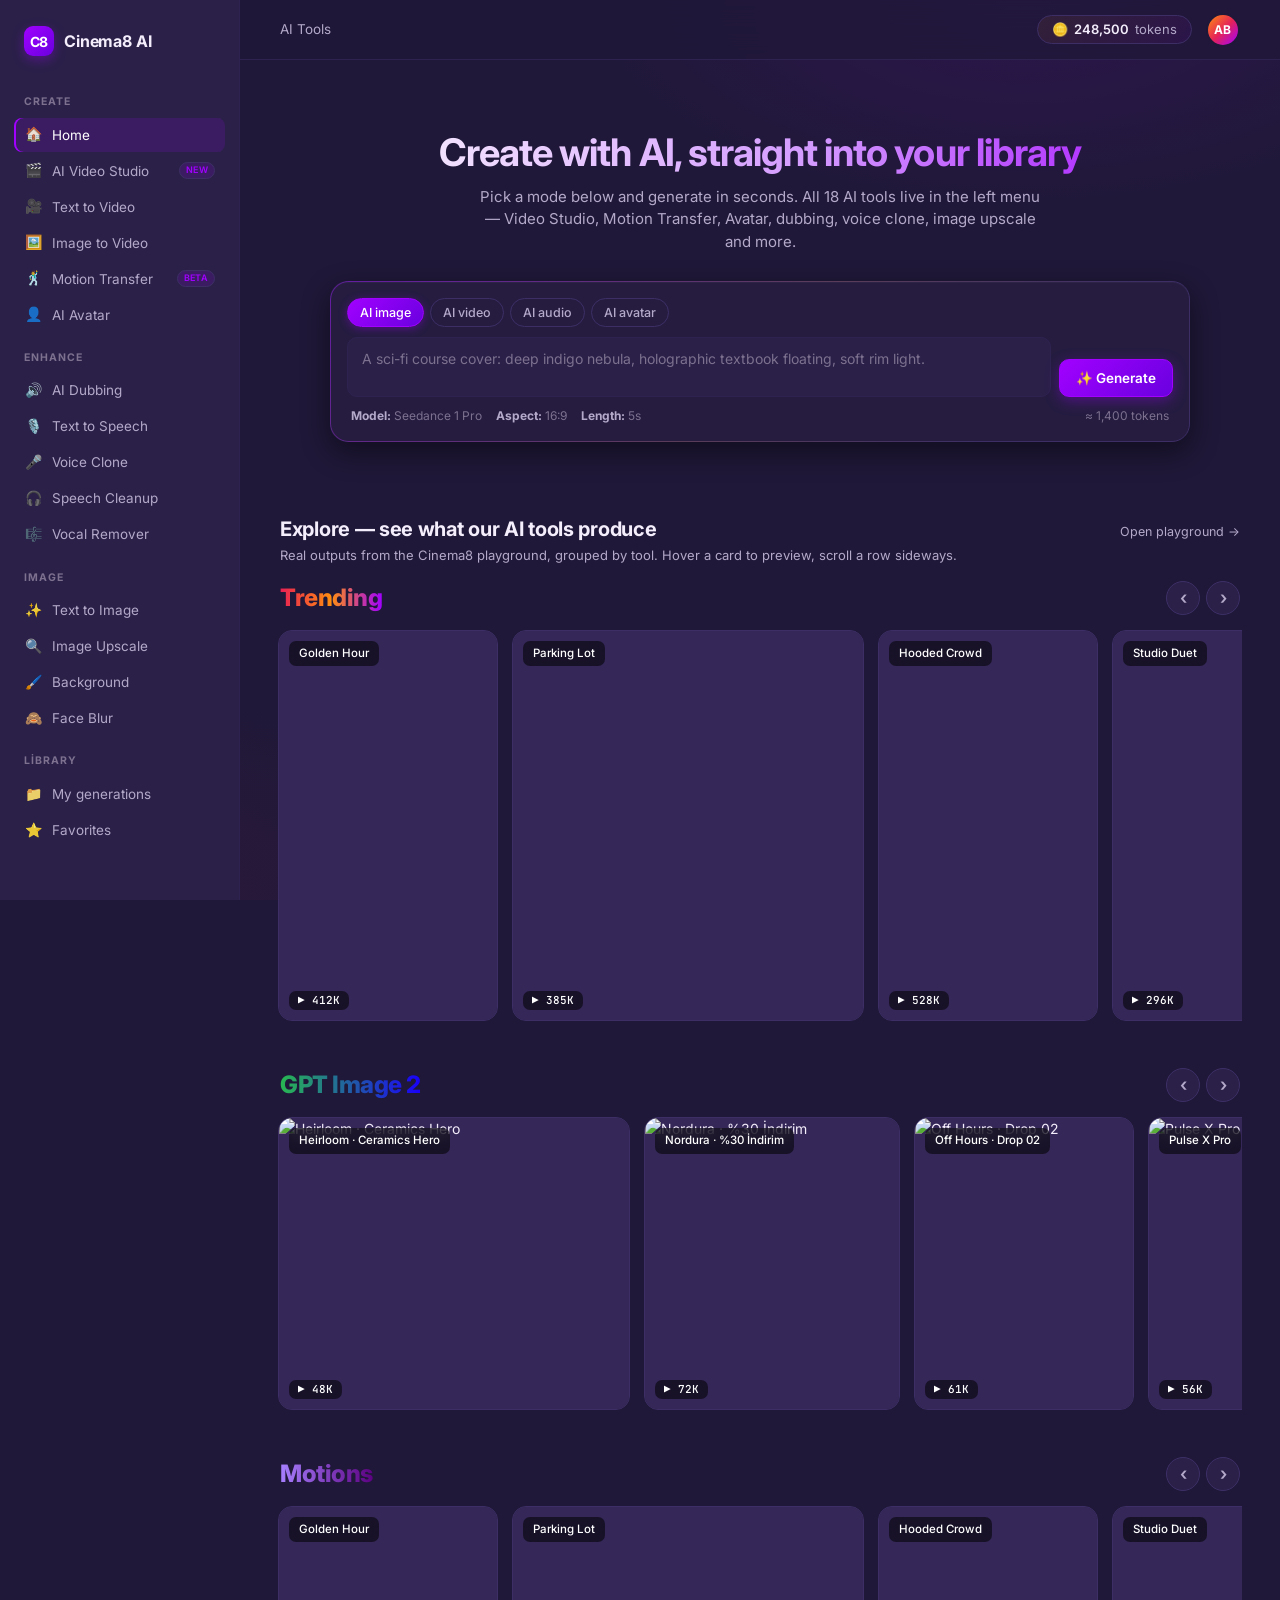
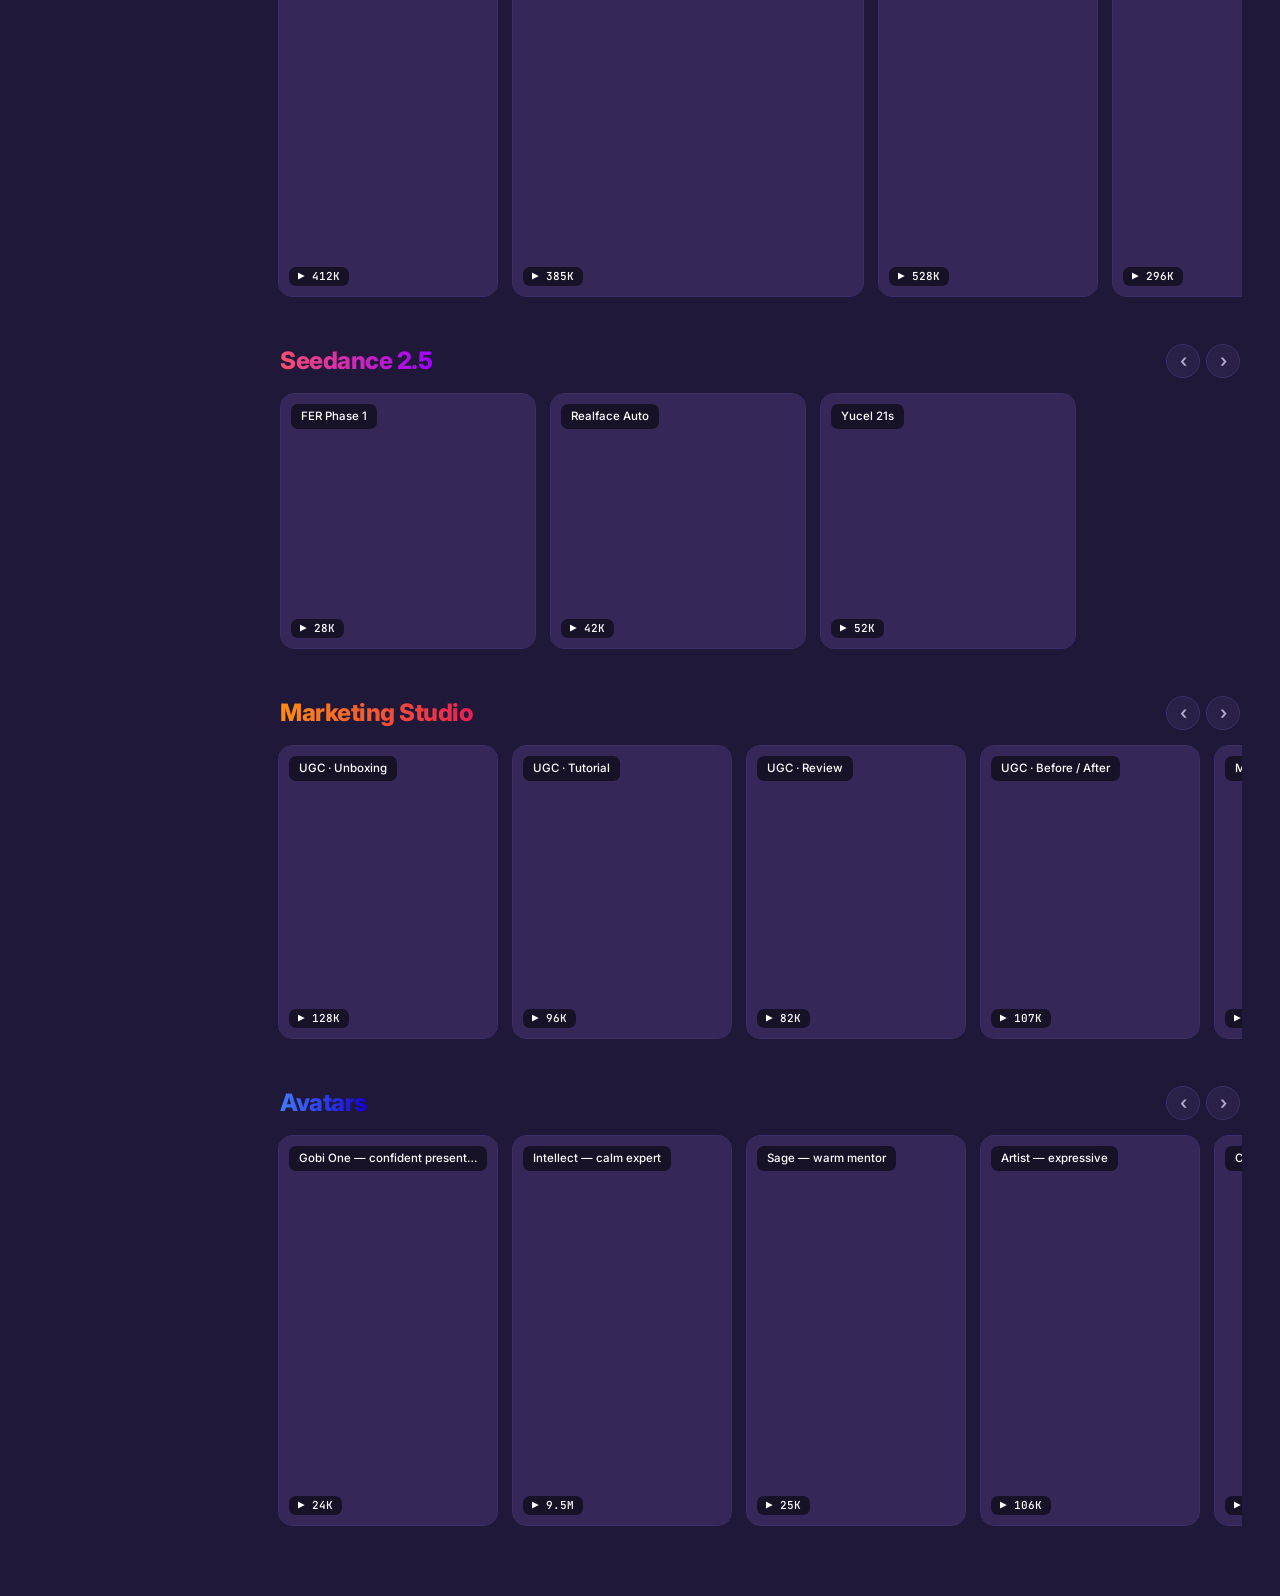
==== commit 13ba9bfa: "feat(home): collapse mode pills to 4 and rename to AI image/video/audio/avatar Co-Authored-By: Claud" ====
--- a/index.html
+++ b/index.html
@@ -88,19 +88,17 @@
 
           <div class="composer">
             <div class="mode-pills" id="modePills">
-              <button class="pill active" data-mode="text-to-video">🎥 Text → Video</button>
-              <button class="pill" data-mode="image-to-video">🖼️ Image → Video</button>
-              <button class="pill" data-mode="motion-transfer">🕺 Motion Transfer</button>
-              <button class="pill" data-mode="avatar">👤 Avatar</button>
-              <button class="pill" data-mode="text-to-image">✨ Text → Image</button>
-              <button class="pill" data-mode="text-to-speech">🔊 Text → Speech</button>
+              <button class="pill active" data-mode="text-to-image">AI image</button>
+              <button class="pill" data-mode="text-to-video">AI video</button>
+              <button class="pill" data-mode="text-to-speech">AI audio</button>
+              <button class="pill" data-mode="avatar">AI avatar</button>
             </div>
 
             <div class="prompt-row">
               <textarea
                 class="prompt-input"
                 id="heroPrompt"
-                placeholder="A cinematic drone shot flying over a neon-lit Istanbul rooftop at dusk, camera slowly pushing forward…"
+                placeholder="A sci-fi course cover: deep indigo nebula, holographic textbook floating, soft rim light."
               ></textarea>
               <button class="btn btn-primary" id="heroGenerate">
                 ✨ Generate
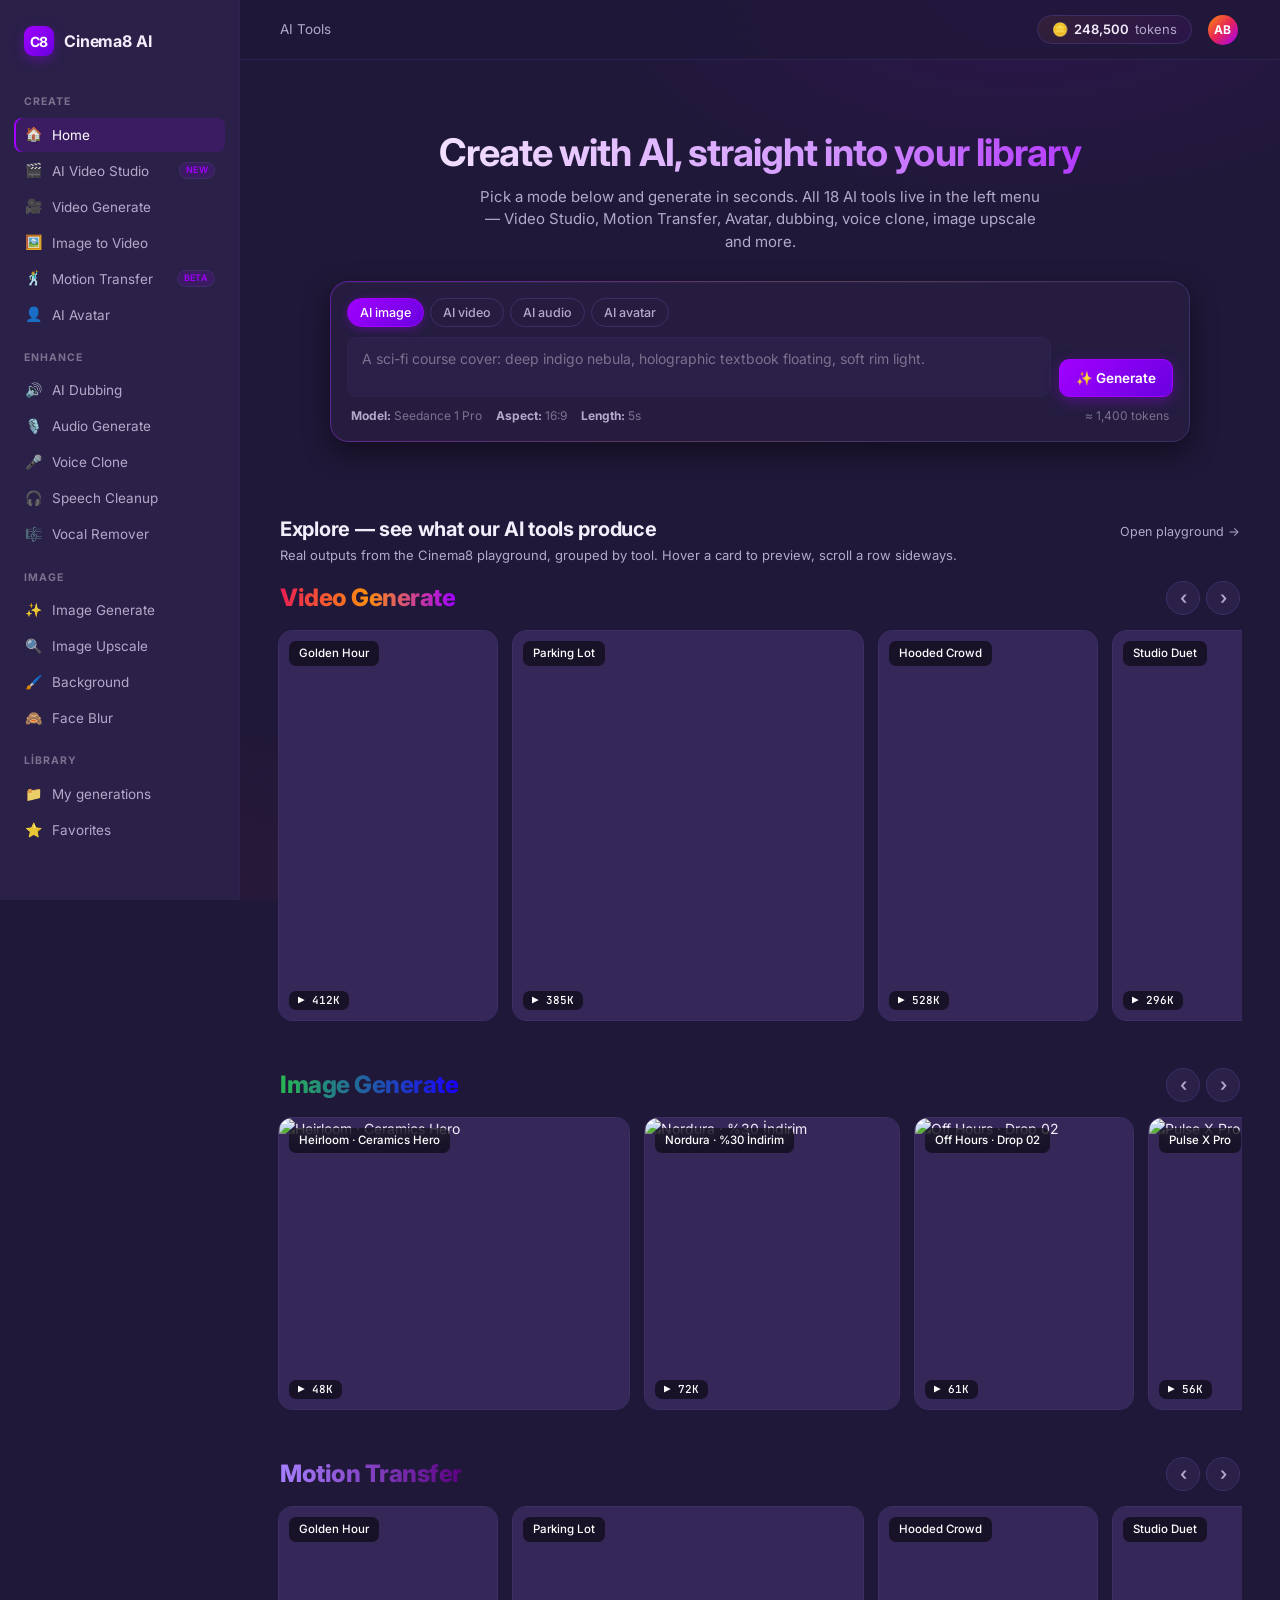
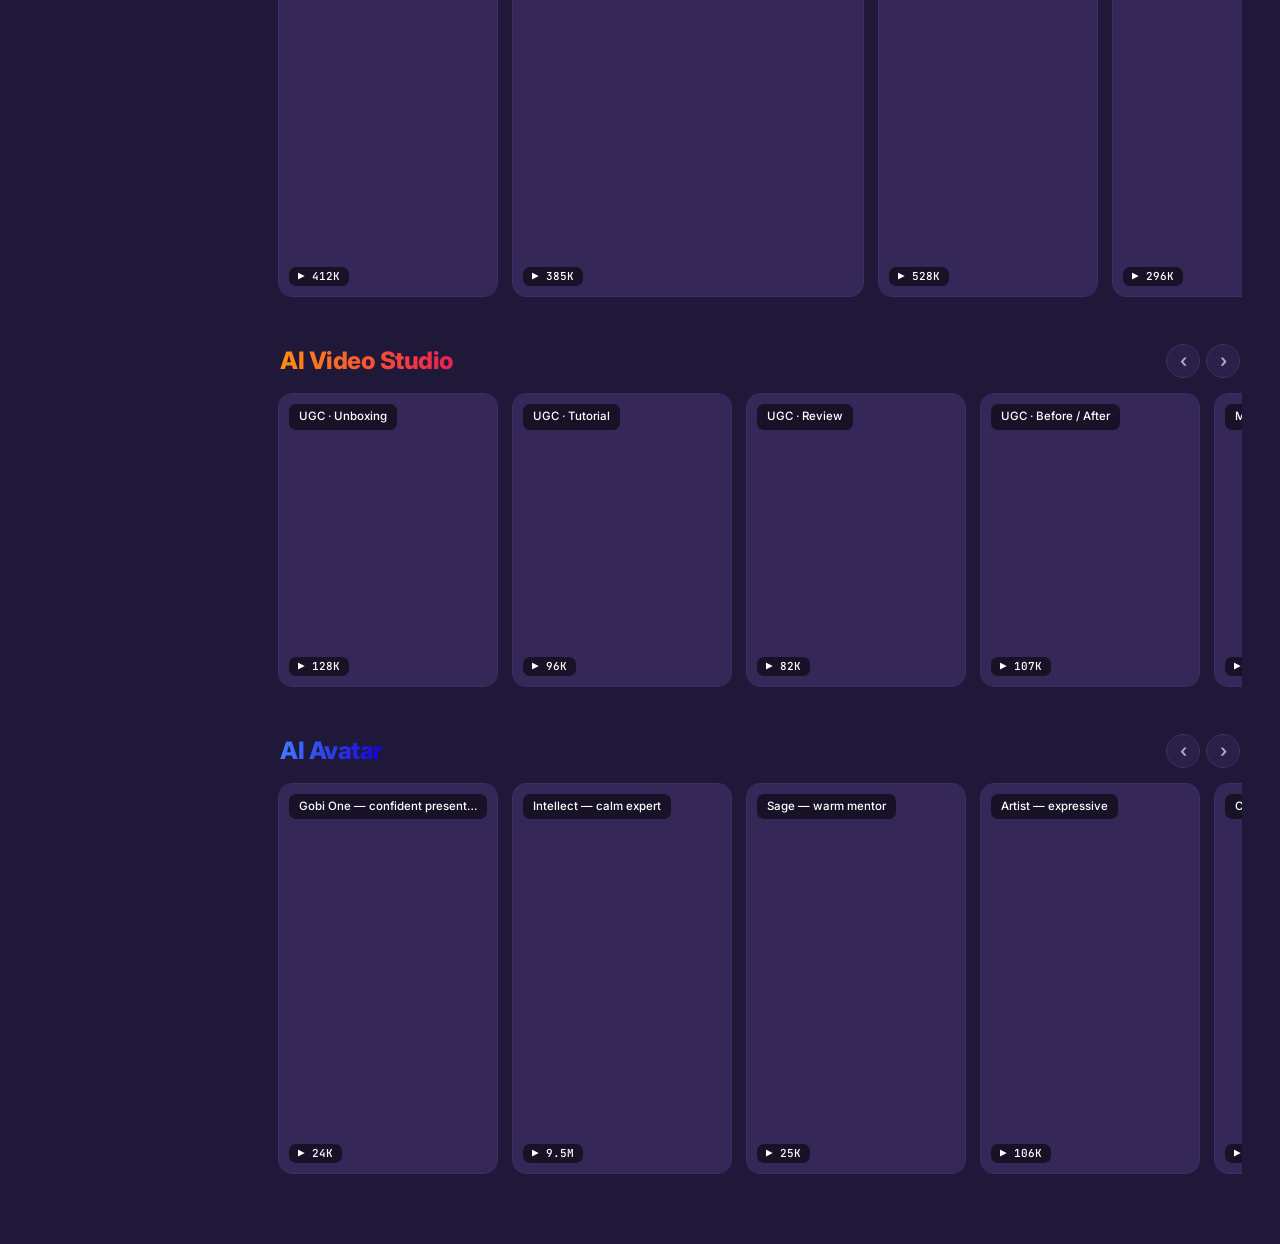
==== commit 3a85c5e5: "feat(ui): rename Text-to-X items to X Generate across sidebar + pages Text to Video → Video Generate" ====
--- a/index.html
+++ b/index.html
@@ -28,7 +28,7 @@
           <span class="pill">NEW</span>
         </a>
         <a href="pages/text-to-video.html" class="nav-item">
-          <span class="icon">🎥</span> Text to Video
+          <span class="icon">🎥</span> Video Generate
         </a>
         <a href="pages/image-to-video.html" class="nav-item">
           <span class="icon">🖼️</span> Image to Video
@@ -45,7 +45,7 @@
       <div class="nav-section">
         <div class="nav-label">Enhance</div>
         <div class="nav-item"><span class="icon">🔊</span> AI Dubbing</div>
-        <div class="nav-item"><span class="icon">🎙️</span> Text to Speech</div>
+        <div class="nav-item"><span class="icon">🎙️</span> Audio Generate</div>
         <div class="nav-item"><span class="icon">🎤</span> Voice Clone</div>
         <div class="nav-item"><span class="icon">🎧</span> Speech Cleanup</div>
         <div class="nav-item"><span class="icon">🎼</span> Vocal Remover</div>
@@ -53,7 +53,7 @@
 
       <div class="nav-section">
         <div class="nav-label">Image</div>
-        <div class="nav-item"><span class="icon">✨</span> Text to Image</div>
+        <div class="nav-item"><span class="icon">✨</span> Image Generate</div>
         <div class="nav-item"><span class="icon">🔍</span> Image Upscale</div>
         <div class="nav-item"><span class="icon">🖌️</span> Background</div>
         <div class="nav-item"><span class="icon">🙈</span> Face Blur</div>
--- a/assets/style.css
+++ b/assets/style.css
@@ -1010,3 +1010,205 @@
   .hero h1 { font-size: 26px; }
   .tool-card.featured { grid-column: span 1; }
 }
+
+/* ---- Recreate modal ---- */
+.ex-card { cursor: pointer; }
+
+.rm-modal {
+  position: fixed;
+  inset: 0;
+  z-index: 1000;
+  display: flex;
+  align-items: center;
+  justify-content: center;
+  padding: 24px;
+}
+.rm-modal[hidden] { display: none; }
+
+.rm-backdrop {
+  position: absolute;
+  inset: 0;
+  background: rgba(8, 6, 18, 0.72);
+  backdrop-filter: blur(8px);
+  -webkit-backdrop-filter: blur(8px);
+}
+
+.rm-panel {
+  position: relative;
+  display: grid;
+  grid-template-columns: minmax(0, 1.1fr) minmax(0, 1fr);
+  gap: 0;
+  width: min(1100px, 96vw);
+  max-height: 90vh;
+  background: var(--bg-elev-1);
+  border: 1px solid var(--border);
+  border-radius: 16px;
+  overflow: hidden;
+  box-shadow: 0 30px 80px rgba(0, 0, 0, 0.55);
+}
+
+.rm-close {
+  position: absolute;
+  top: 12px;
+  right: 12px;
+  z-index: 2;
+  width: 34px;
+  height: 34px;
+  border-radius: 50%;
+  border: 1px solid rgba(255, 255, 255, 0.18);
+  background: rgba(0, 0, 0, 0.45);
+  color: #fff;
+  cursor: pointer;
+  font-size: 15px;
+  line-height: 1;
+  display: flex;
+  align-items: center;
+  justify-content: center;
+}
+.rm-close:hover { background: rgba(0, 0, 0, 0.65); }
+
+.rm-preview {
+  position: relative;
+  background: #000;
+  min-height: 320px;
+  display: flex;
+  align-items: center;
+  justify-content: center;
+}
+.rm-preview video,
+.rm-preview img {
+  width: 100%;
+  height: 100%;
+  object-fit: contain;
+  max-height: 90vh;
+}
+
+.rm-body {
+  display: flex;
+  flex-direction: column;
+  gap: 18px;
+  padding: 22px 24px;
+  overflow-y: auto;
+}
+
+.rm-head { display: flex; flex-direction: column; gap: 8px; }
+.rm-tool-badge {
+  display: inline-flex;
+  align-items: center;
+  gap: 6px;
+  width: fit-content;
+  padding: 4px 10px;
+  border-radius: 999px;
+  background: rgba(161, 1, 255, 0.12);
+  border: 1px solid rgba(161, 1, 255, 0.35);
+  color: #dcc7ff;
+  font-size: 12px;
+  font-weight: 600;
+  letter-spacing: 0.02em;
+}
+.rm-badge-icon { font-size: 13px; }
+.rm-title { margin: 0; font-size: 20px; font-weight: 700; color: var(--text); }
+
+.rm-inputs h3 {
+  margin: 0 0 10px;
+  font-size: 12px;
+  text-transform: uppercase;
+  letter-spacing: 0.08em;
+  color: var(--text-faint);
+  font-weight: 600;
+}
+
+.rm-input-grid {
+  display: grid;
+  grid-template-columns: 1fr;
+  gap: 12px;
+}
+
+.rm-slot {
+  display: grid;
+  grid-template-columns: 112px 1fr;
+  gap: 12px;
+  align-items: stretch;
+  padding: 10px;
+  border: 1px solid var(--border);
+  border-radius: 12px;
+  background: var(--bg-elev-2);
+}
+.rm-slot--text { grid-template-columns: 1fr; }
+
+.rm-slot-media {
+  position: relative;
+  width: 112px;
+  height: 112px;
+  border-radius: 8px;
+  overflow: hidden;
+  background: #000;
+}
+.rm-slot-media video,
+.rm-slot-media img {
+  width: 100%;
+  height: 100%;
+  object-fit: cover;
+}
+.rm-slot-tag {
+  position: absolute;
+  left: 6px;
+  bottom: 6px;
+  padding: 2px 7px;
+  border-radius: 999px;
+  background: rgba(0, 0, 0, 0.65);
+  color: #fff;
+  font-size: 10px;
+  font-weight: 600;
+  letter-spacing: 0.02em;
+}
+
+.rm-slot-dropzone {
+  width: 112px;
+  height: 112px;
+  border-radius: 8px;
+  border: 1.5px dashed rgba(255, 255, 255, 0.22);
+  background: rgba(255, 255, 255, 0.02);
+  display: flex;
+  flex-direction: column;
+  align-items: center;
+  justify-content: center;
+  color: var(--text-faint);
+  text-align: center;
+  padding: 8px;
+}
+.rm-slot-dropzone .rm-dz-icon { font-size: 22px; margin-bottom: 4px; opacity: 0.7; }
+.rm-slot-dropzone .rm-dz-text { font-size: 11px; line-height: 1.3; }
+
+.rm-slot-meta { display: flex; flex-direction: column; justify-content: center; gap: 4px; }
+.rm-slot-label { font-size: 13px; font-weight: 600; color: var(--text); }
+.rm-slot-hint { font-size: 12px; color: var(--text-faint); line-height: 1.4; }
+
+.rm-slot-text {
+  width: 100%;
+  min-height: 76px;
+  resize: vertical;
+  padding: 10px 12px;
+  border-radius: 8px;
+  border: 1px solid var(--border);
+  background: var(--bg-elev-1);
+  color: var(--text);
+  font: inherit;
+  font-size: 13px;
+  line-height: 1.5;
+}
+.rm-slot-text:focus { border-color: var(--brand); outline: none; }
+
+.rm-actions {
+  display: flex;
+  align-items: center;
+  gap: 12px;
+  margin-top: 4px;
+  flex-wrap: wrap;
+}
+.rm-sub { font-size: 12px; color: var(--text-faint); }
+
+@media (max-width: 860px) {
+  .rm-panel { grid-template-columns: 1fr; max-height: 94vh; }
+  .rm-preview { min-height: 220px; max-height: 40vh; }
+}
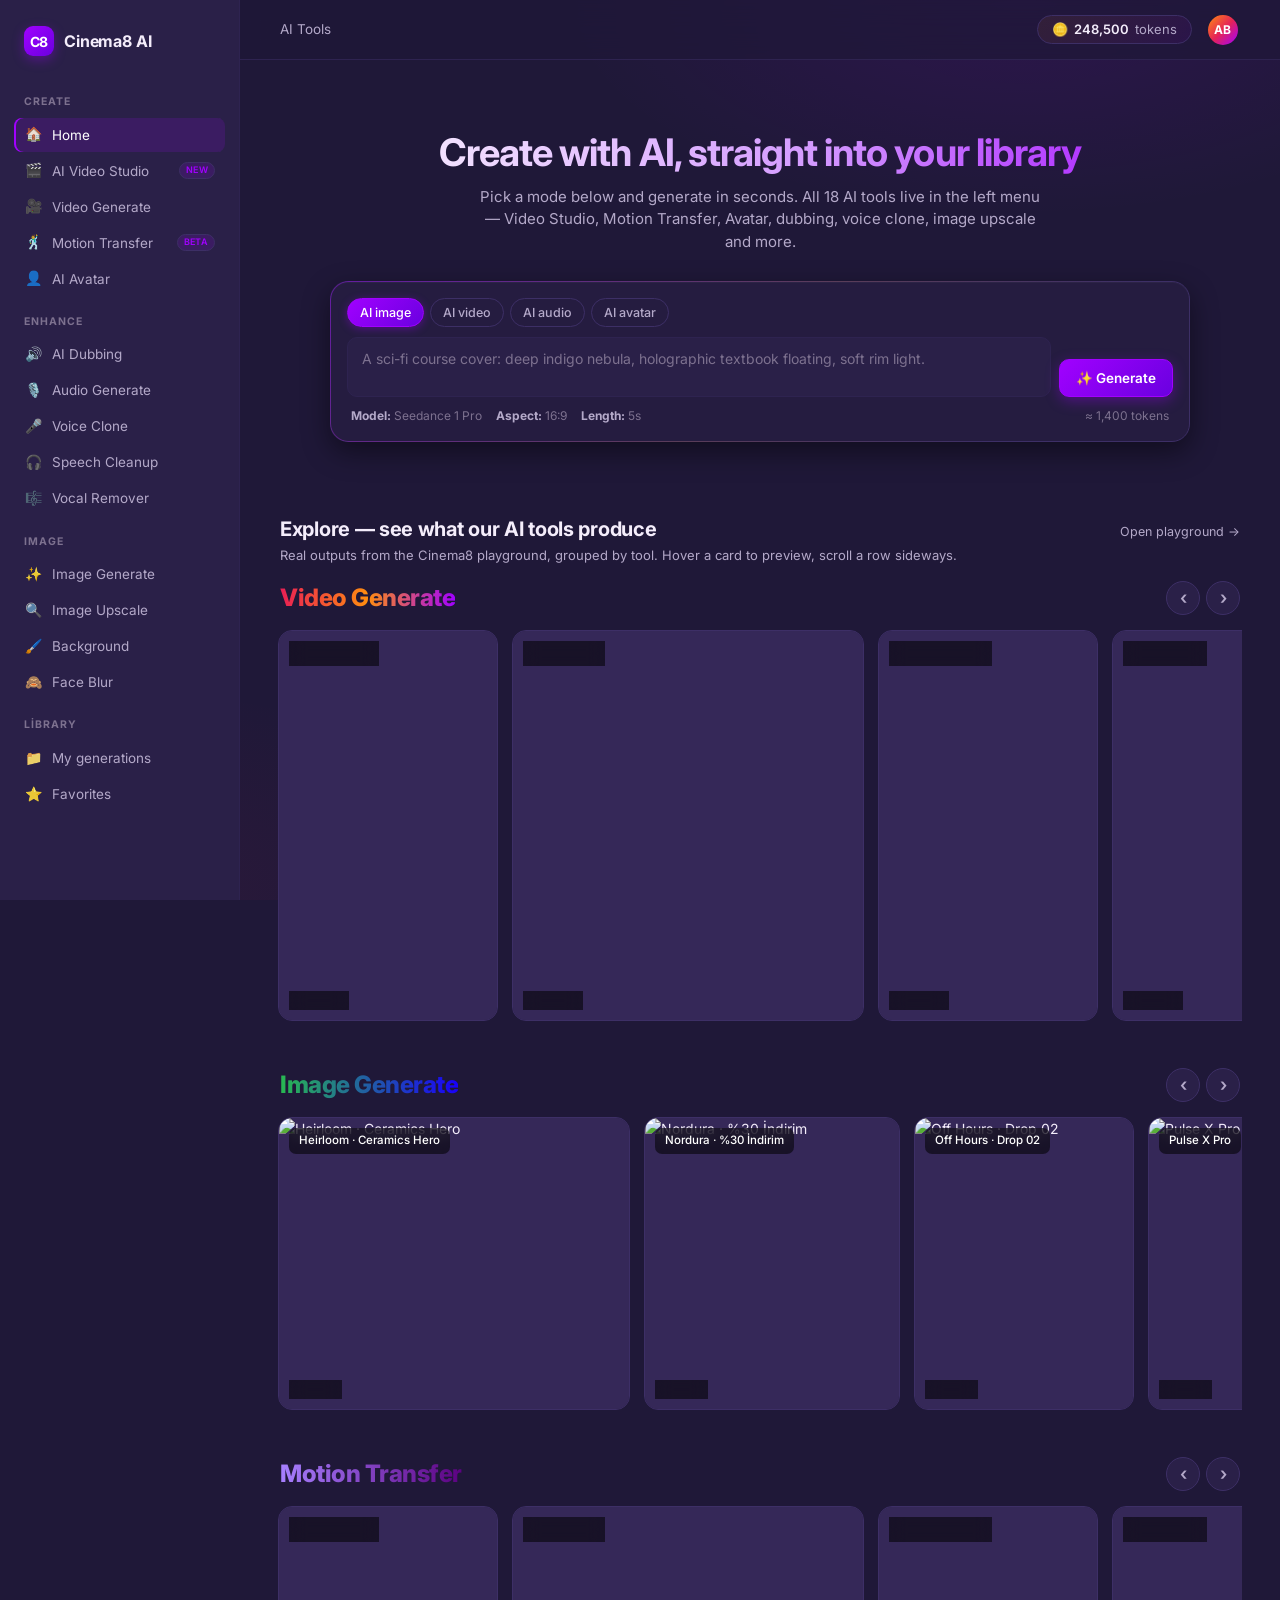
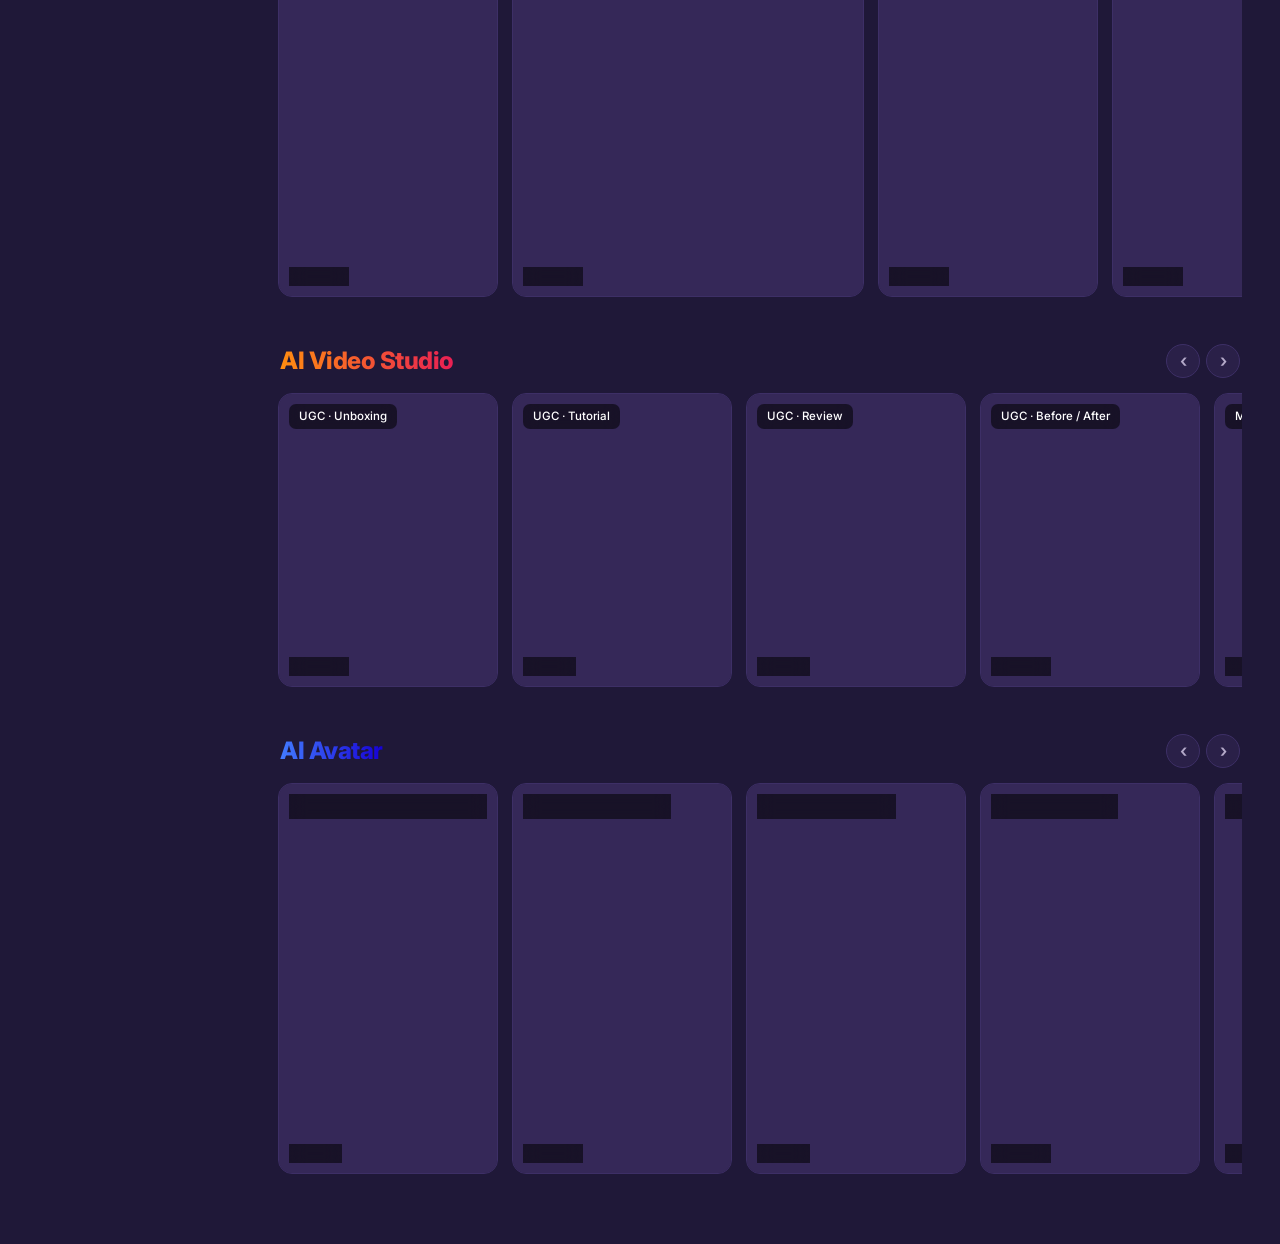
==== commit a832e62c: "feat(ui): remove Image to Video — Video Generate covers this flow Drop pages/image-to-video.html and" ====
--- a/index.html
+++ b/index.html
@@ -29,9 +29,6 @@
         </a>
         <a href="pages/text-to-video.html" class="nav-item">
           <span class="icon">🎥</span> Video Generate
-        </a>
-        <a href="pages/image-to-video.html" class="nav-item">
-          <span class="icon">🖼️</span> Image to Video
         </a>
         <a href="pages/motion-transfer.html" class="nav-item">
           <span class="icon">🕺</span> Motion Transfer
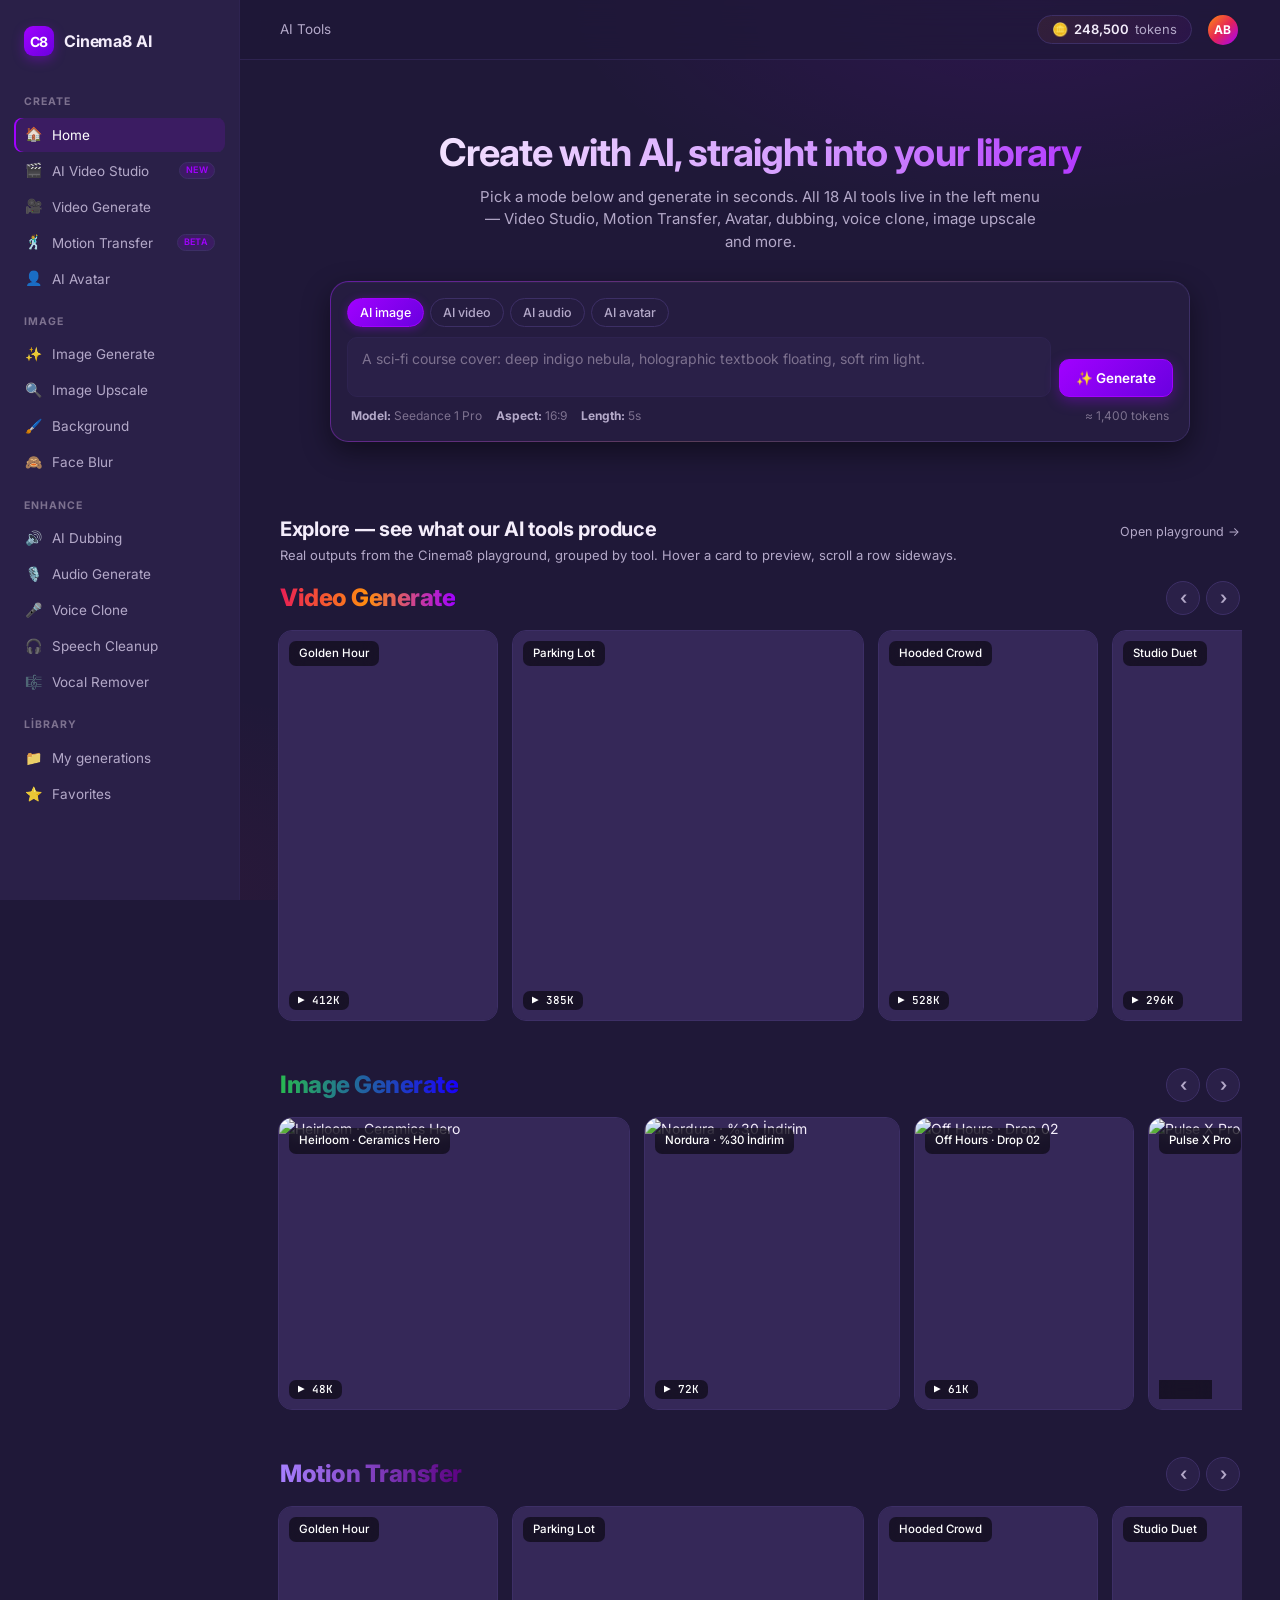
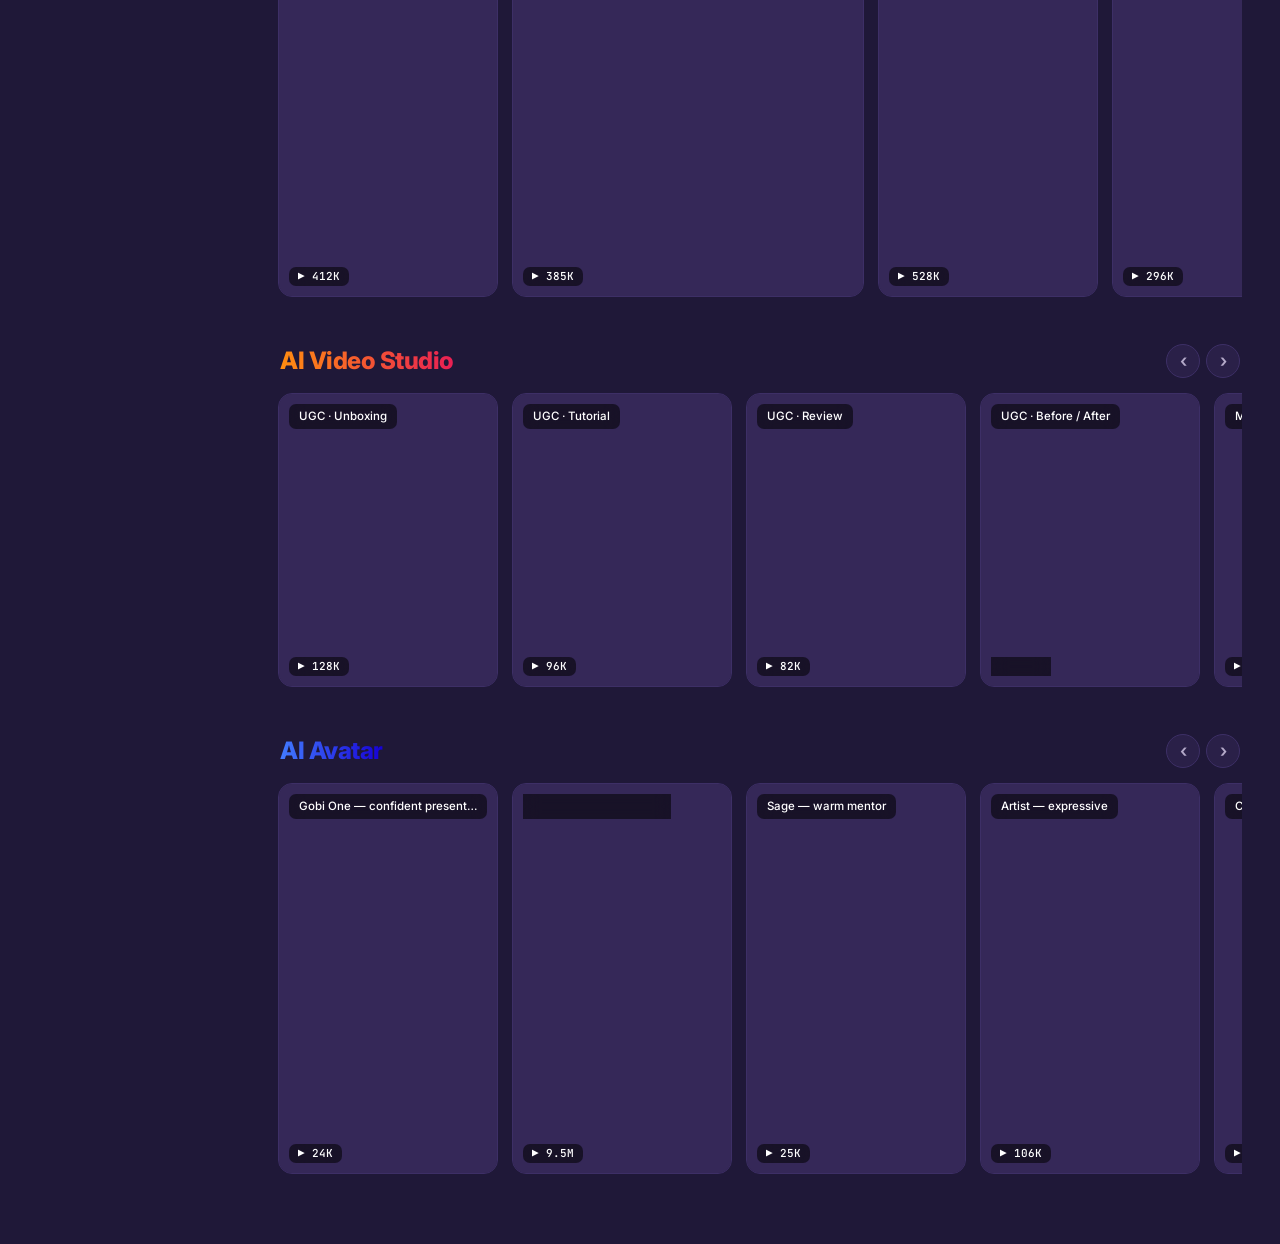
==== commit aefd382f: "chore(ui): reorder sidebar — Image before Enhance Section order is now Create → Image → Enhance → Li" ====
--- a/index.html
+++ b/index.html
@@ -40,20 +40,20 @@
       </div>
 
       <div class="nav-section">
+        <div class="nav-label">Image</div>
+        <div class="nav-item"><span class="icon">✨</span> Image Generate</div>
+        <div class="nav-item"><span class="icon">🔍</span> Image Upscale</div>
+        <div class="nav-item"><span class="icon">🖌️</span> Background</div>
+        <div class="nav-item"><span class="icon">🙈</span> Face Blur</div>
+      </div>
+
+      <div class="nav-section">
         <div class="nav-label">Enhance</div>
         <div class="nav-item"><span class="icon">🔊</span> AI Dubbing</div>
         <div class="nav-item"><span class="icon">🎙️</span> Audio Generate</div>
         <div class="nav-item"><span class="icon">🎤</span> Voice Clone</div>
         <div class="nav-item"><span class="icon">🎧</span> Speech Cleanup</div>
         <div class="nav-item"><span class="icon">🎼</span> Vocal Remover</div>
-      </div>
-
-      <div class="nav-section">
-        <div class="nav-label">Image</div>
-        <div class="nav-item"><span class="icon">✨</span> Image Generate</div>
-        <div class="nav-item"><span class="icon">🔍</span> Image Upscale</div>
-        <div class="nav-item"><span class="icon">🖌️</span> Background</div>
-        <div class="nav-item"><span class="icon">🙈</span> Face Blur</div>
       </div>
 
       <div class="nav-section">
